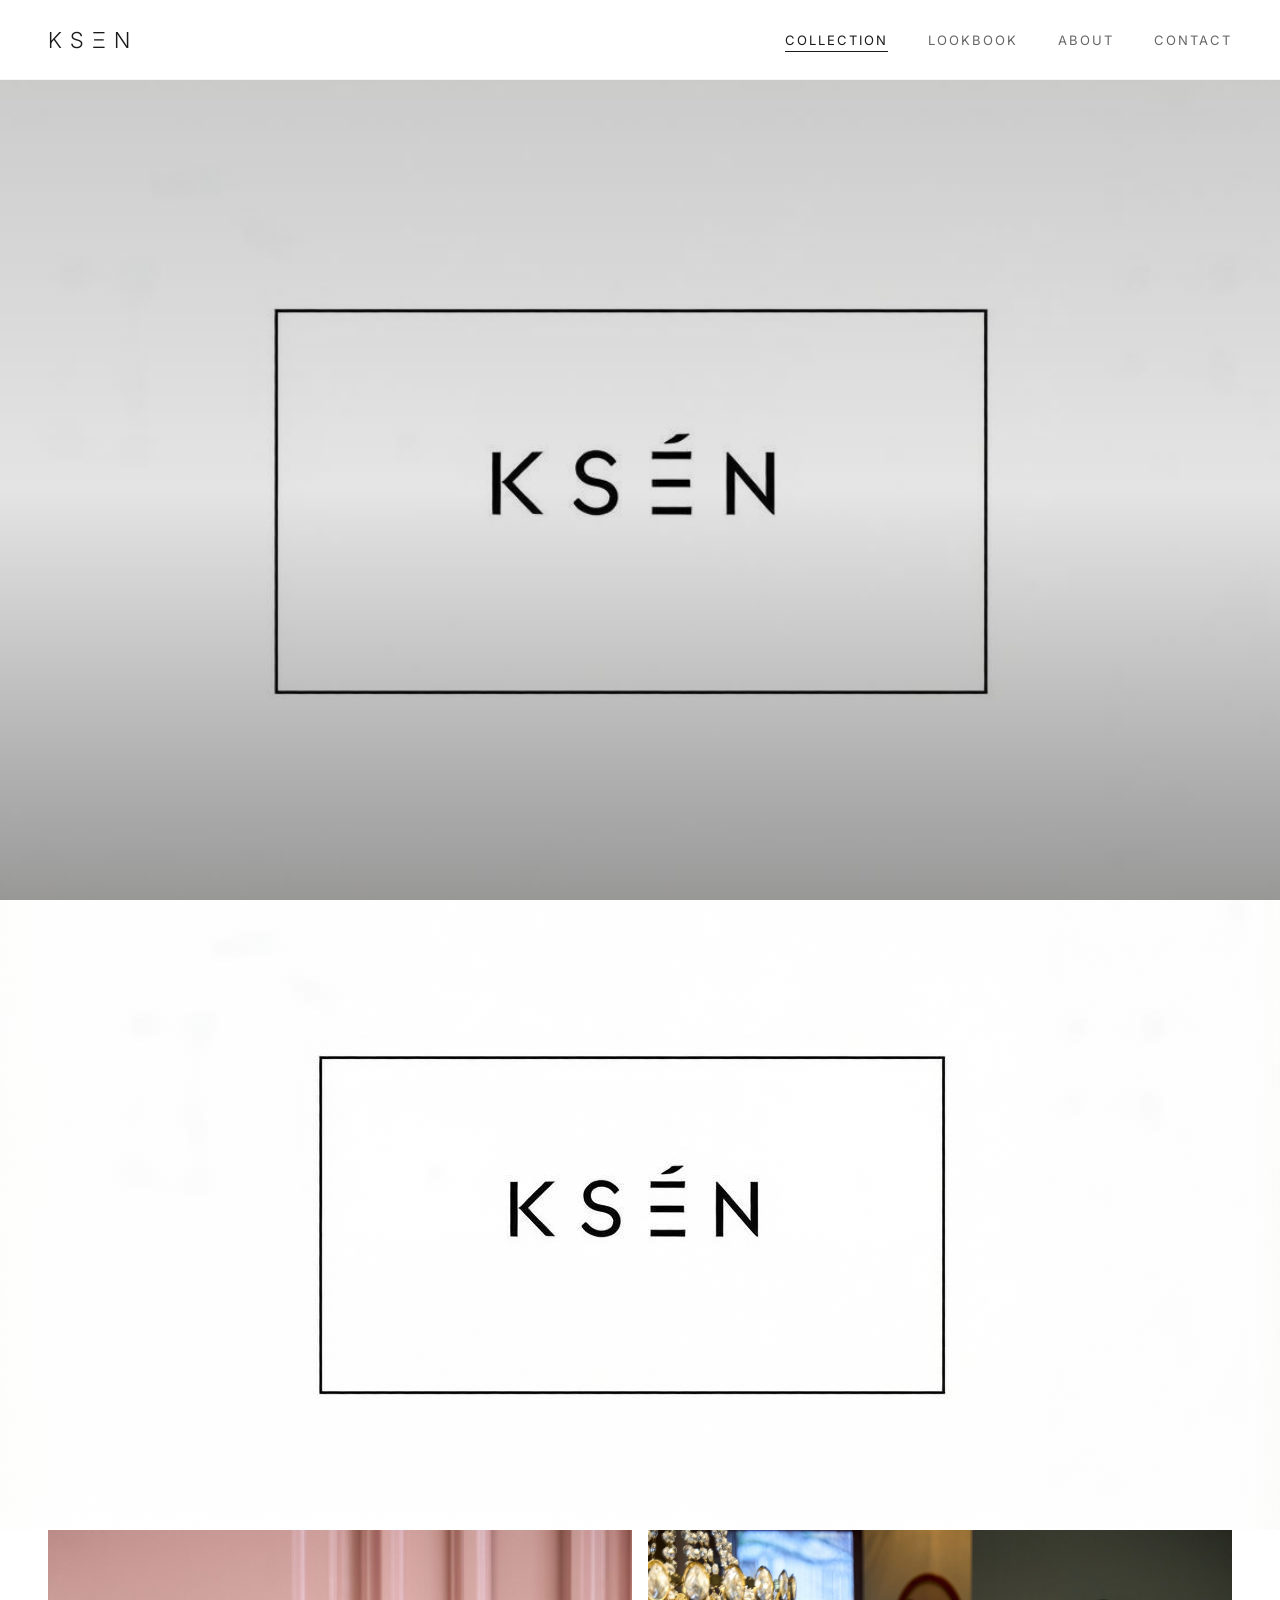
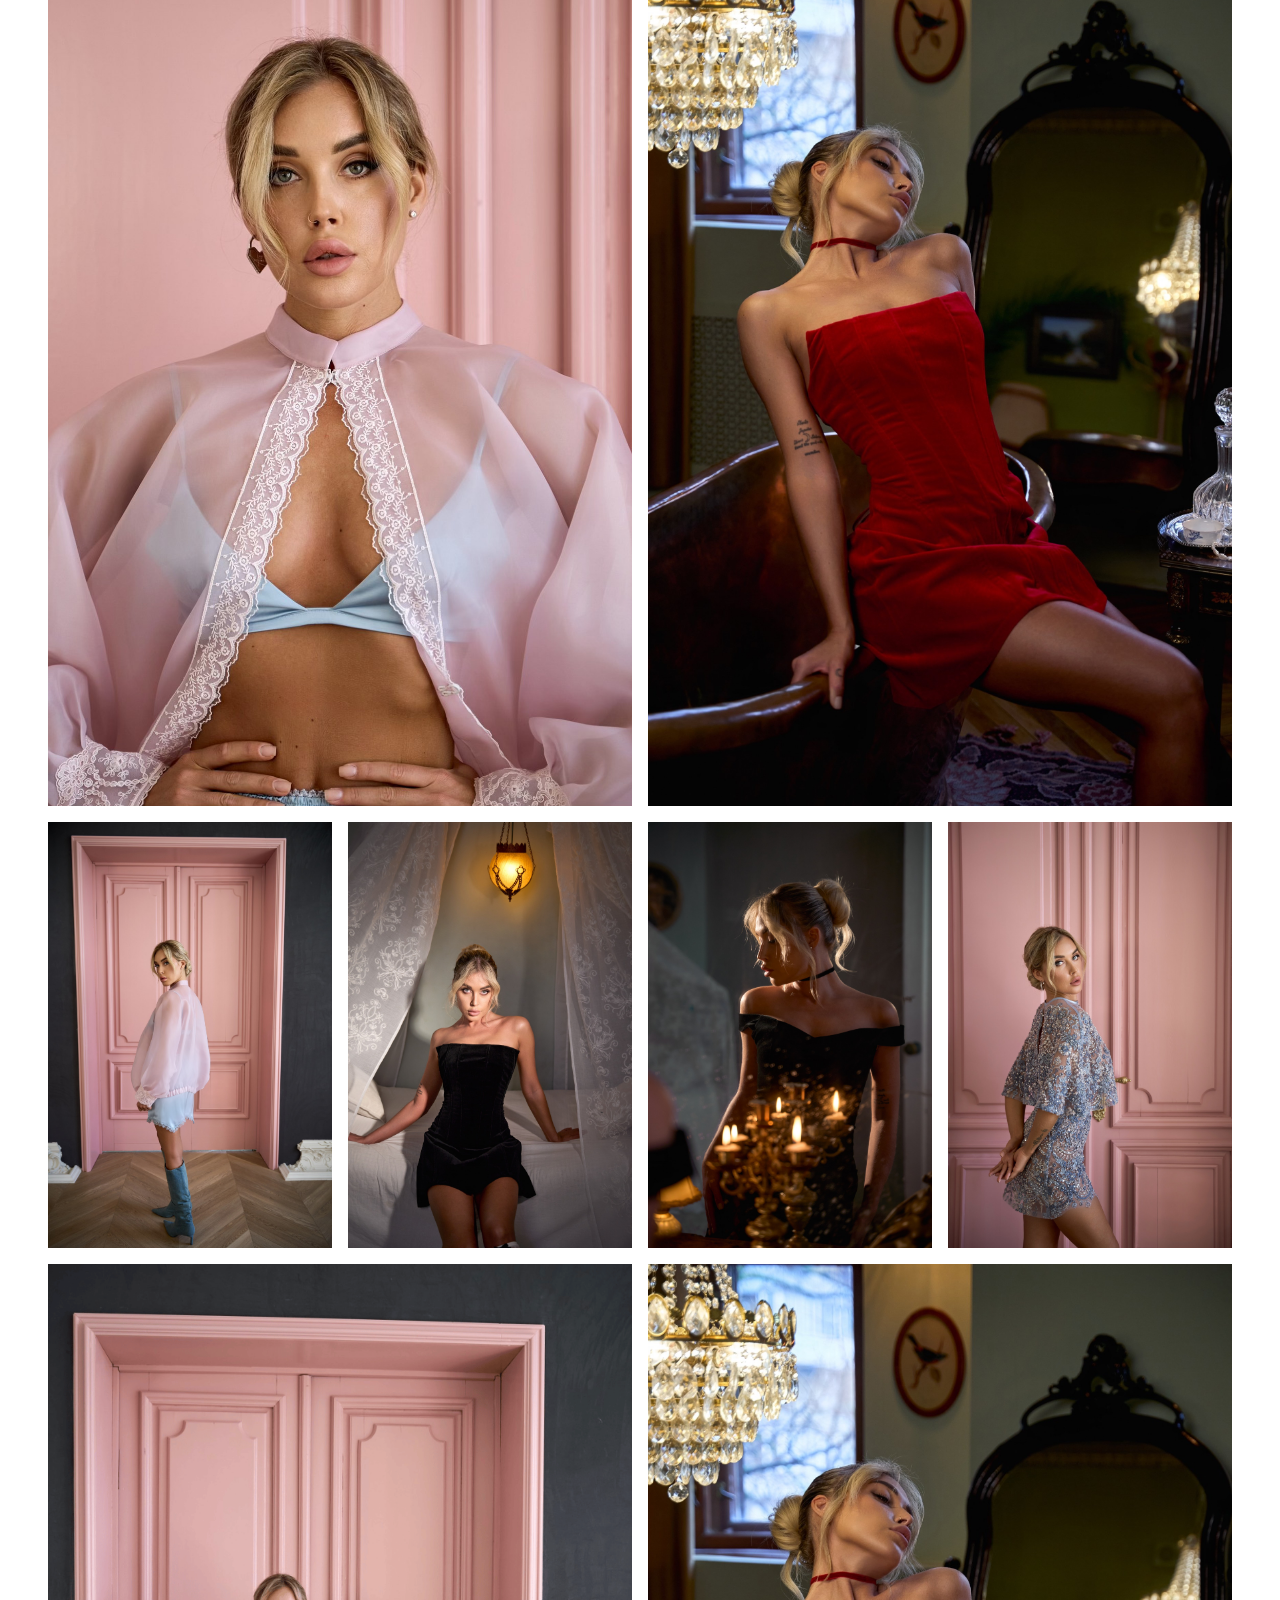
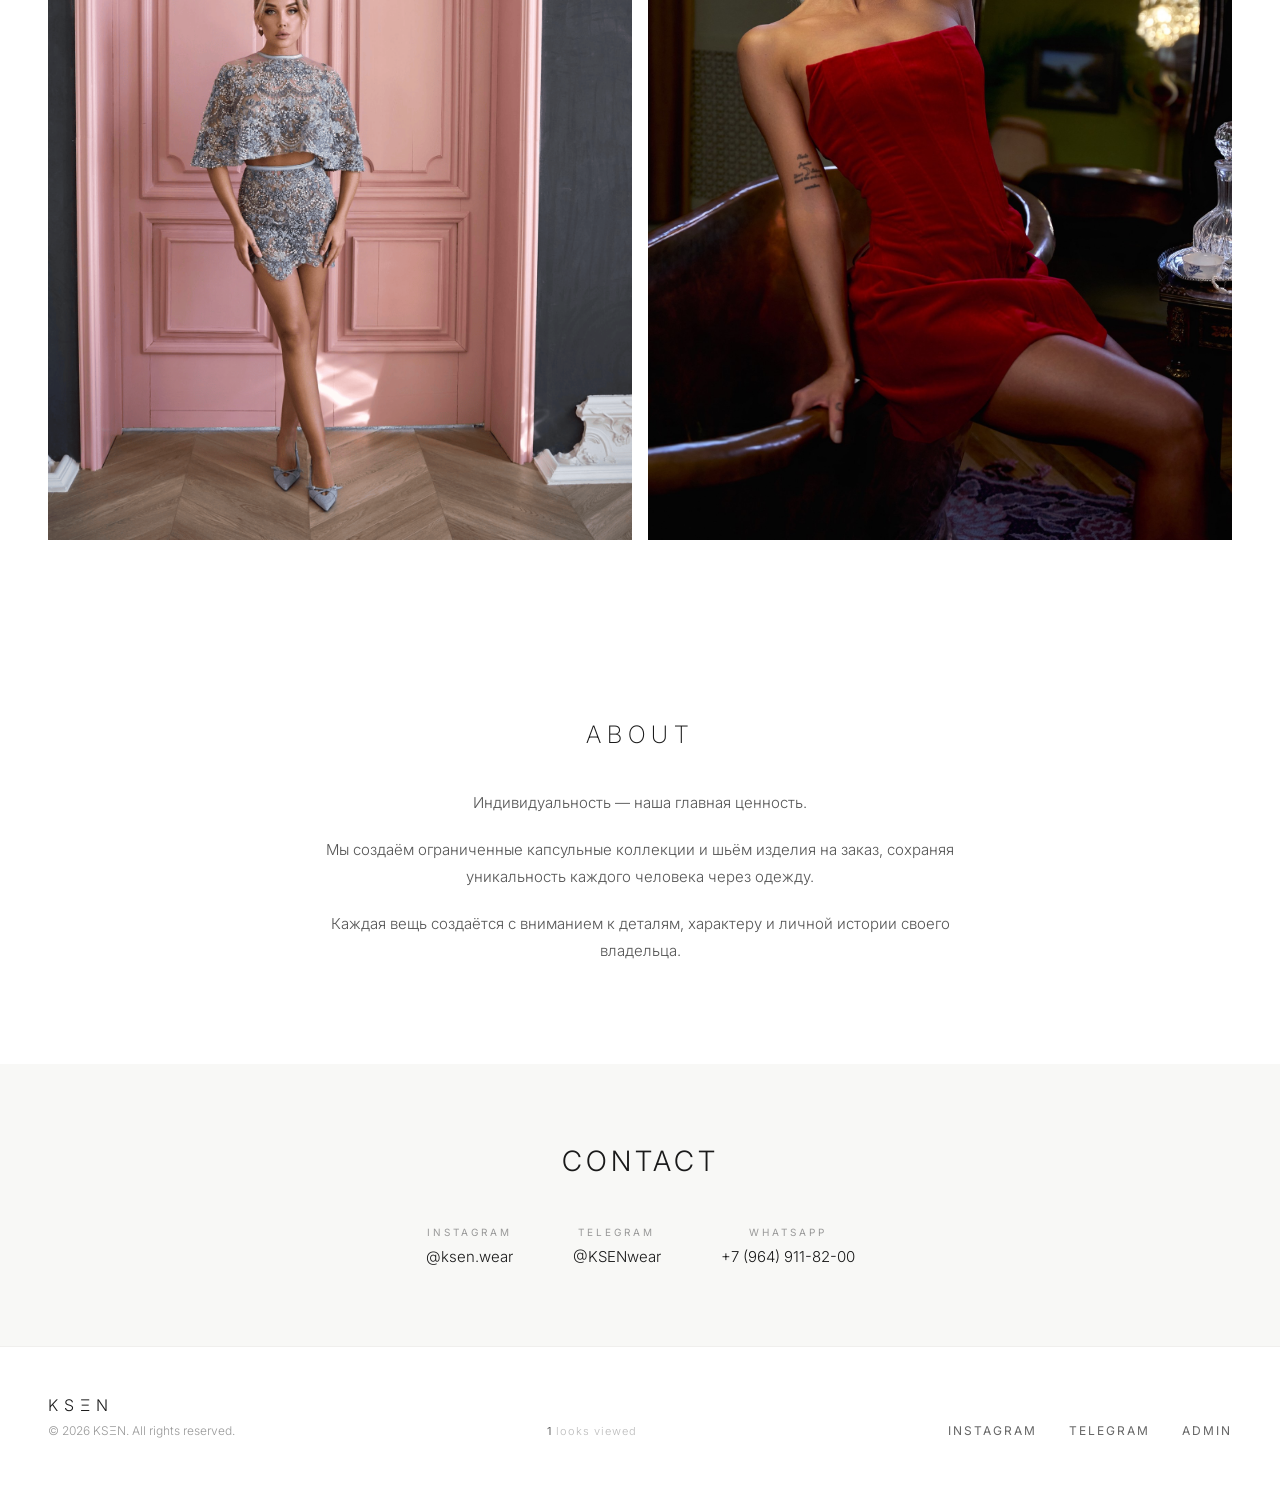
==== index.html @ e3353912 "restore video with poster + preload=none" ====
<!DOCTYPE html>
<html lang="en">
<head>
    <meta charset="UTF-8">
    <meta name="viewport" content="width=device-width, initial-scale=1.0">
    <title>KSΞN — SS26 Lookbook</title>
    <link rel="stylesheet" href="css/style.css">
</head>
<body>

    <nav>
        <div class="nav-container">
            <a href="index.html" class="logo">KS<span class="logo-xi">Ξ</span>N</a>
            <div class="nav-links">
                <a href="index.html" class="active">Collection</a>
                <a href="collection.html">Lookbook</a>
                    <a href="#about">About</a>
                <a href="#contact">Contact</a>
            </div>
            <div class="menu-toggle">
                <span></span>
                <span></span>
            </div>
        </div>
    </nav>

    <main>
        <section class="hero-full reveal">
            <div class="hero-image">
                <div class="hero-placeholder" style="background-image: url('images/hero.jpg');"></div>
            </div>
        </section>

        <section class="video-break-hero">
            <video class="full-video" autoplay muted loop playsinline preload="none" poster="images/hero.jpg">
                <source src="images/cellection2.mp4" type="video/mp4">
            </video>
        </section>

        <section class="masonry-grid">
            <a href="collection.html?id=0" class="masonry-item masonry-wide reveal">
                <img src="images/june.jpg" alt="" class="masonry-img">
            </a>
            <a href="collection.html?id=1" class="masonry-item masonry-wide reveal">
                <img src="images/gallery-3.jpg" alt="" class="masonry-img">
            </a>
            <a href="collection.html?id=2" class="masonry-item reveal">
                <img src="images/june1.jpg" alt="" class="masonry-img">
            </a>
            <a href="collection.html?id=3" class="masonry-item reveal">
                <img src="images/July.jpg" alt="" class="masonry-img">
            </a>
            <a href="collection.html?id=4" class="masonry-item reveal">
                <img src="images/July (2).jpg" alt="" class="masonry-img">
            </a>
            <a href="collection.html?id=0" class="masonry-item reveal">
                <img src="images/june3.jpg" alt="" class="masonry-img">
            </a>
            <a href="collection.html?id=1" class="masonry-item masonry-wide reveal">
                <img src="images/june.png" alt="" class="masonry-img">
            </a>
            <a href="collection.html?id=2" class="masonry-item masonry-wide reveal">
                <img src="images/gallery-3.jpg" alt="" class="masonry-img">
            </a>
        </section>
    </main>

    <section class="brand-section" id="about">
        <div class="brand-inner">
            <h2>About</h2>
            <div class="brand-text">
                <p>Индивидуальность — наша главная ценность.</p>
                <p>Мы создаём ограниченные капсульные коллекции и шьём изделия на заказ, сохраняя уникальность каждого человека через одежду.</p>
                <p>Каждая вещь создаётся с вниманием к деталям, характеру и личной истории своего владельца.</p>
            </div>
        </div>
    </section>

    <section class="contact-section" id="contact">
        <div class="contact-inner">
            <h2>Contact</h2>
            <div class="contact-grid">
                <div class="contact-item">
                    <h4>Instagram</h4>
                    <a href="https://www.instagram.com/ksen.wear" target="_blank">@ksen.wear</a>
                </div>
                <div class="contact-item">
                    <h4>Telegram</h4>
                    <a href="https://t.me/KSENwear" target="_blank">@KSENwear</a>
                </div>
                <div class="contact-item">
                    <h4>WhatsApp</h4>
                    <a href="https://wa.me/79649118200" target="_blank">+7 (964) 911-82-00</a>
                </div>
            </div>
        </div>
    </section>

    <footer>
        <div class="footer-container">
            <div class="footer-brand">
                <h3>KSΞN</h3>
                <p>&copy; 2026 KSΞN. All rights reserved.</p>
            </div>
            <div class="footer-counter">
                <span id="visit-counter">0</span> looks viewed
            </div>
            <div class="footer-links">
                <a href="https://www.instagram.com/ksen.wear" target="_blank">Instagram</a>
                <a href="https://t.me/KSENwear" target="_blank">Telegram</a>
                <a href="admin.html">Admin</a>
            </div>
        </div>
    </footer>

    <script src="js/script.js"></script>
</body>
</html>
---- css/style.css ----
@import url('https://fonts.googleapis.com/css2?family=Inter:wght@200;300;400;500;600&display=swap');

* {
    margin: 0;
    padding: 0;
    box-sizing: border-box;
}

html {
    scroll-behavior: smooth;
}

body {
    font-family: 'Inter', -apple-system, BlinkMacSystemFont, sans-serif;
    background: #ffffff;
    color: #1a1a1a;
    -webkit-font-smoothing: antialiased;
    overflow-x: hidden;
}

::selection {
    background: #1a1a1a;
    color: #ffffff;
}

/* ── Nav ── */
nav {
    position: fixed;
    top: 0;
    left: 0;
    right: 0;
    z-index: 100;
    padding: 0 48px;
    height: 80px;
    display: flex;
    align-items: center;
    background: rgba(255,255,255,0.95);
    backdrop-filter: blur(20px);
    border-bottom: 1px solid rgba(0,0,0,0.04);
    transition: background 0.4s, border-color 0.4s;
}

nav.scrolled {
    background: rgba(255,255,255,0.98);
    border-bottom-color: rgba(0,0,0,0.08);
}

.nav-container {
    width: 100%;
    max-width: 1440px;
    margin: 0 auto;
    display: flex;
    justify-content: space-between;
    align-items: center;
}

.logo {
    font-size: 22px;
    font-weight: 300;
    letter-spacing: 8px;
    text-transform: uppercase;
    text-decoration: none;
    color: #1a1a1a;
}

.logo-xi {
    display: inline-block;
}

.nav-links {
    display: flex;
    gap: 40px;
}

.nav-links a {
    text-decoration: none;
    color: #666;
    font-size: 13px;
    font-weight: 400;
    letter-spacing: 2px;
    text-transform: uppercase;
    transition: color 0.3s;
    position: relative;
}

.nav-links a::after {
    content: '';
    position: absolute;
    bottom: -4px;
    left: 0;
    width: 0;
    height: 1px;
    background: #1a1a1a;
    transition: width 0.3s;
}

.nav-links a:hover::after,
.nav-links a.active::after {
    width: 100%;
}

.nav-links a:hover,
.nav-links a.active {
    color: #1a1a1a;
}

.menu-toggle {
    display: none;
    flex-direction: column;
    gap: 6px;
    cursor: pointer;
}

.menu-toggle span {
    width: 24px;
    height: 1px;
    background: #1a1a1a;
    transition: 0.3s;
}

/* ── Hero ── */
.hero-full {
    margin-top: 80px;
    height: calc(100vh - 80px);
    overflow: hidden;
}

.hero-image {
    position: relative;
    width: 100%;
    height: 100%;
}

.hero-placeholder {
    width: 100%;
    height: 100%;
    background-size: cover;
    background-position: center;
    background-repeat: no-repeat;
    transition: transform 0.6s ease;
}

.hero-image::after {
    content: '';
    position: absolute;
    top: 0; left: 0; right: 0; bottom: 0;
    background: linear-gradient(to top, rgba(0,0,0,0.4) 0%, rgba(0,0,0,0.1) 50%, rgba(0,0,0,0.2) 100%);
    z-index: 1;
}

.hero-overlay {
    position: absolute;
    bottom: 80px;
    left: 80px;
    z-index: 2;
}

.hero-overlay {
    position: absolute;
    bottom: 80px;
    left: 80px;
}

.hero-season {
    font-size: 11px;
    color: rgba(255,255,255,0.5);
    letter-spacing: 4px;
    text-transform: uppercase;
    display: block;
    margin-bottom: 8px;
}

.hero-overlay h1 {
    font-size: 96px;
    font-weight: 200;
    letter-spacing: 20px;
    text-transform: uppercase;
    color: #ffffff;
    line-height: 1;
    margin-bottom: 12px;
}

.hero-overlay p {
    font-size: 14px;
    color: rgba(255,255,255,0.7);
    letter-spacing: 2px;
    font-weight: 300;
    margin-bottom: 32px;
    max-width: 400px;
    line-height: 1.6;
}

.btn-hero {
    display: inline-block;
    padding: 14px 40px;
    border: 1px solid rgba(255,255,255,0.6);
    color: #ffffff;
    font-family: 'Inter', sans-serif;
    font-size: 11px;
    font-weight: 400;
    letter-spacing: 3px;
    text-transform: uppercase;
    text-decoration: none;
    transition: all 0.4s;
}

.btn-hero:hover {
    background: #ffffff;
    color: #1a1a1a;
    border-color: #ffffff;
}

/* ── Masonry Grid ── */
.masonry-grid {
    padding: 0 48px 80px;
    max-width: 1440px;
    margin: 0 auto;
    display: grid;
    grid-template-columns: repeat(4, 1fr);
    gap: 16px;
}

.masonry-item {
    position: relative;
    display: block;
    text-decoration: none;
    color: inherit;
    overflow: hidden;
    grid-row: span 1;
}

.masonry-tall {
    grid-row: span 2;
}

.masonry-wide {
    grid-column: span 2;
}

.masonry-img {
    width: 100%;
    height: 100%;
    min-height: 400px;
    object-fit: cover;
    display: block;
    transition: transform 0.8s ease;
}

.masonry-tall .masonry-img {
    min-height: 600px;
}

.masonry-item:hover .masonry-img {
    transform: scale(1.04);
}

.masonry-overlay {
    position: absolute;
    bottom: 28px;
    left: 28px;
    opacity: 0;
    transform: translateY(10px);
    transition: all 0.4s ease;
}

.masonry-item:hover .masonry-overlay {
    opacity: 1;
    transform: translateY(0);
}

.masonry-season {
    font-size: 10px;
    color: rgba(255,255,255,0.6);
    letter-spacing: 3px;
    text-transform: uppercase;
    display: block;
    margin-bottom: 4px;
}

.masonry-overlay h3 {
    font-size: 16px;
    font-weight: 300;
    letter-spacing: 1px;
    color: #ffffff;
}

/* ── Reveal Animation ── */
.reveal {
    opacity: 0;
    transform: translateY(40px);
    transition: opacity 0.8s ease, transform 0.8s ease;
}

.reveal.visible {
    opacity: 1;
    transform: translateY(0);
}

/* ── Collection Page ── */
.collection-page nav {
    background: rgba(0,0,0,0.85);
    backdrop-filter: blur(20px);
    border-bottom: 1px solid rgba(255,255,255,0.06);
}

.collection-page .logo {
    color: #ffffff;
}

.collection-page .nav-links a {
    color: rgba(255,255,255,0.6);
}

.collection-page .nav-links a::after {
    background: #ffffff;
}

.collection-page .nav-links a:hover,
.collection-page .nav-links a.active {
    color: #ffffff;
}

.collection-page .menu-toggle span {
    background: #ffffff;
}

.video-hero {
    margin-top: 80px;
}

.video-placeholder {
    position: relative;
    width: 100%;
    height: 85vh;
    overflow: hidden;
}

.full-video {
    width: 100%;
    height: 100%;
    object-fit: cover;
    display: block;
}

.video-overlay {
    position: absolute;
    bottom: 48px;
    left: 50%;
    transform: translateX(-50%);
    z-index: 2;
}

.play-hint {
    font-size: 11px;
    color: rgba(255,255,255,0.5);
    letter-spacing: 3px;
    text-transform: uppercase;
    animation: bounce 2s infinite;
}

@keyframes bounce {
    0%, 100% { transform: translateY(0); opacity: 0.5; }
    50% { transform: translateY(8px); opacity: 1; }
}

.collection-right-title {
    font-size: 32px;
    font-weight: 300;
    letter-spacing: 6px;
    text-transform: uppercase;
    color: #1a1a1a;
    text-align: left;
    padding: 12px 48px 8px;
    margin: 0;
    pointer-events: none;
    user-select: none;
    line-height: 1;
}

/* ── Horizontal Gallery ── */
.gallery-section {
    position: relative;
}

.horizontal-gallery {
    padding: 0 48px 80px;
    overflow-x: auto;
    -webkit-overflow-scrolling: touch;
    scroll-behavior: auto;
}

.gallery-arrow {
    position: absolute;
    top: 50%;
    transform: translateY(-50%);
    z-index: 5;
    background: rgba(255,255,255,0.9);
    border: 1px solid #f0efed;
    width: 44px;
    height: 44px;
    display: flex;
    align-items: center;
    justify-content: center;
    font-size: 18px;
    cursor: pointer;
    color: #1a1a1a;
    transition: all 0.3s;
    user-select: none;
}

.gallery-arrow:hover {
    background: #1a1a1a;
    color: #fff;
    border-color: #1a1a1a;
}

.gallery-arrow-left {
    left: 8px;
}

.gallery-arrow-right {
    right: 8px;
}

.horizontal-gallery::-webkit-scrollbar {
    display: none;
}

.gallery-track {
    display: flex;
    gap: 16px;
    cursor: grab;
}

.gallery-item {
    flex-shrink: 0;
}

.gallery-img {
    cursor: pointer;
    object-fit: cover;
    display: block;
    transition: opacity 0.3s;
}

.gallery-img:hover {
    opacity: 0.85;
}

/* ── Collection Navigation ── */
.collection-nav {
    display: flex;
    justify-content: center;
    gap: 6px;
    padding: 32px 24px 24px;
    flex-wrap: wrap;
}

.collection-nav a {
    display: inline-block;
    padding: 8px 20px;
    font-size: 10px;
    letter-spacing: 3px;
    text-transform: uppercase;
    text-decoration: none;
    color: #bbb;
    border: 1px solid #eee;
    transition: all 0.3s;
    background: #fff;
}

.collection-nav a:hover {
    color: #1a1a1a;
    border-color: #1a1a1a;
}

.collection-nav a.active {
    color: #1a1a1a;
    border-color: #1a1a1a;
    background: #f5f5f3;
}

.video-break-hero {
    width: 100%;
    height: 70vh;
    overflow: hidden;
}

.video-break-hero video {
    width: 100%;
    height: 100%;
    object-fit: cover;
    display: block;
}

.video-break {
    width: 100%;
    height: 80vh;
    overflow: hidden;
}

.video-break video {
    width: 100%;
    height: 100%;
    object-fit: cover;
    display: block;
}

/* ── Fullscreen Viewer ── */
.fullscreen-viewer {
    display: none;
    position: fixed;
    top: 0;
    left: 0;
    right: 0;
    bottom: 0;
    z-index: 1000;
    background: rgba(0,0,0,0.95);
    backdrop-filter: blur(10px);
    align-items: center;
    justify-content: center;
}

.fullscreen-viewer.active {
    display: flex;
}

.viewer-image-container {
    width: 100%;
    height: 100%;
    display: flex;
    align-items: center;
    justify-content: center;
    padding: 80px;
}

.viewer-image {
    max-width: 100%;
    max-height: 100%;
    object-fit: contain;
    opacity: 0;
    transition: opacity 0.4s;
}

.viewer-image.loaded {
    opacity: 1;
}

.viewer-close {
    position: absolute;
    top: 24px;
    right: 32px;
    background: none;
    border: none;
    color: rgba(255,255,255,0.6);
    font-size: 36px;
    cursor: pointer;
    z-index: 10;
    transition: color 0.3s;
    font-family: 'Inter', sans-serif;
}

.viewer-close:hover {
    color: #ffffff;
}

.viewer-nav {
    position: absolute;
    top: 50%;
    transform: translateY(-50%);
    background: none;
    border: none;
    color: rgba(255,255,255,0.4);
    font-size: 32px;
    cursor: pointer;
    padding: 24px;
    z-index: 10;
    transition: color 0.3s;
    font-family: 'Inter', sans-serif;
}

.viewer-nav:hover {
    color: #ffffff;
}

.viewer-prev {
    left: 16px;
}

.viewer-next {
    right: 16px;
}

.viewer-counter {
    position: absolute;
    bottom: 32px;
    left: 50%;
    transform: translateX(-50%);
    color: rgba(255,255,255,0.4);
    font-size: 12px;
    letter-spacing: 3px;
    font-weight: 300;
}

/* ── Brand / About Section ── */
.brand-section {
    padding: 100px 48px;
    background: #ffffff;
}

.brand-inner {
    max-width: 640px;
    margin: 0 auto;
    text-align: center;
}

.brand-inner h2 {
    font-size: 24px;
    font-weight: 200;
    letter-spacing: 6px;
    text-transform: uppercase;
    margin-bottom: 40px;
    color: #1a1a1a;
}

.brand-text p {
    font-size: 15px;
    font-weight: 300;
    line-height: 1.8;
    color: #555;
    margin-bottom: 20px;
}

.brand-text p:last-child {
    margin-bottom: 0;
}

/* ── Contact Section ── */
.contact-section {
    padding: 80px 48px;
    background: #f8f8f6;
}

.contact-inner {
    max-width: 600px;
    margin: 0 auto;
    text-align: center;
}

.contact-inner h2 {
    font-size: 28px;
    font-weight: 300;
    letter-spacing: 4px;
    text-transform: uppercase;
    margin-bottom: 48px;
    color: #1a1a1a;
}

.contact-grid {
    display: flex;
    justify-content: center;
    gap: 60px;
    flex-wrap: wrap;
}

.contact-item h4 {
    font-size: 10px;
    letter-spacing: 3px;
    text-transform: uppercase;
    color: #999;
    font-weight: 400;
    margin-bottom: 8px;
}

.contact-item a,
.contact-item p {
    font-size: 15px;
    color: #1a1a1a;
    font-weight: 300;
    text-decoration: none;
    transition: opacity 0.2s;
}

.contact-item a:hover {
    opacity: 0.6;
}

/* ── Footer ── */
footer {
    padding: 48px;
    border-top: 1px solid #f0efed;
}

.footer-container {
    max-width: 1440px;
    margin: 0 auto;
    display: flex;
    justify-content: space-between;
    align-items: flex-end;
}

.footer-brand h3 {
    font-size: 16px;
    font-weight: 300;
    letter-spacing: 6px;
    text-transform: uppercase;
    margin-bottom: 8px;
}

.footer-brand p {
    font-size: 12px;
    color: #999;
    font-weight: 300;
}

.footer-counter {
    font-size: 11px;
    color: #bbb;
    letter-spacing: 1px;
    font-weight: 300;
}

.footer-counter span {
    color: #666;
    font-weight: 400;
}

.footer-links {
    display: flex;
    gap: 32px;
}

.footer-links a {
    text-decoration: none;
    color: #666;
    font-size: 12px;
    letter-spacing: 2px;
    text-transform: uppercase;
    font-weight: 400;
    transition: color 0.3s;
}



/* ── Responsive ── */
@media (max-width: 768px) {
    nav {
        padding: 0 24px;
    }

    .nav-links {
        display: none;
    }

    .nav-links.active {
        display: flex;
        flex-direction: column;
        position: absolute;
        top: 80px;
        left: 0;
        right: 0;
        background: #ffffff;
        padding: 24px 48px;
        gap: 20px;
        border-bottom: 1px solid #f0efed;
    }

    .menu-toggle {
        display: flex;
    }

    .hero-full {
        height: 70vh;
    }

    .hero-overlay {
        bottom: 40px;
        left: 24px;
    }

    .hero-overlay h1 {
        font-size: 48px;
        letter-spacing: 12px;
    }

    .hero-overlay p {
        font-size: 12px;
        max-width: 280px;
    }


    .masonry-grid {
        padding: 0 24px 60px;
        grid-template-columns: 1fr;
        gap: 12px;
    }

    .masonry-tall,
    .masonry-wide {
        grid-column: span 1;
        grid-row: span 1;
    }

    .masonry-img {
        min-height: 300px;
    }

    .masonry-tall .masonry-img {
        min-height: 350px;
    }

    .collection-page nav {
        background: rgba(0,0,0,0.9);
    }

    .collection-page .nav-links.active {
        background: #1a1a1a;
    }

    .collection-page .nav-links.active a {
        color: rgba(255,255,255,0.8);
    }

    .collection-right-title {
        font-size: 24px;
        letter-spacing: 5px;
        padding: 8px 24px 6px;
    }

    .gallery-section .horizontal-gallery {
        padding: 0 24px 60px;
    }

    .gallery-arrow {
        display: none;
    }

    .collection-nav {
        padding: 24px 12px 16px;
        gap: 4px;
    }

    .collection-nav a {
        padding: 6px 14px;
        font-size: 9px;
        letter-spacing: 2px;
    }

    .video-break-hero {
        height: 40vh;
    }

    .video-break {
        height: 50vh;
    }


    .brand-section {
        padding: 60px 24px;
    }

    .brand-inner h2 {
        font-size: 20px;
        letter-spacing: 4px;
    }

    .brand-text p {
        font-size: 14px;
    }

    .contact-section {
        padding: 60px 24px;
    }

    .contact-grid {
        gap: 40px;
    }

    .viewer-image-container {
        padding: 60px 24px;
    }

    .viewer-nav {
        font-size: 24px;
        padding: 16px;
    }

    .viewer-prev {
        left: 4px;
    }

    .viewer-next {
        right: 4px;
    }

    footer {
        padding: 32px 24px;
    }

    .footer-container {
        flex-direction: column;
        align-items: flex-start;
        gap: 16px;
    }

    .footer-links {
        gap: 20px;
    }
}

@media (max-width: 480px) {
    nav {
        padding: 0 16px;
        height: 60px;
    }

    .logo {
        font-size: 18px;
        letter-spacing: 5px;
    }

    .hero-full {
        margin-top: 60px;
        height: 65vh;
    }

    .hero-overlay {
        bottom: 24px;
        left: 16px;
        right: 16px;
    }

    .hero-overlay h1 {
        font-size: 36px;
        letter-spacing: 8px;
    }

    .hero-overlay p {
        font-size: 11px;
        max-width: 100%;
        margin-bottom: 20px;
    }

    .btn-hero {
        padding: 10px 28px;
        font-size: 10px;
    }

    .masonry-grid {
        padding: 0 12px 40px;
        gap: 8px;
    }

    .masonry-img {
        min-height: 240px;
    }

    .masonry-tall .masonry-img {
        min-height: 280px;
    }

    .masonry-overlay {
        bottom: 16px;
        left: 16px;
        opacity: 1;
        transform: none;
    }

    .masonry-overlay h3 {
        font-size: 14px;
    }

    .video-placeholder {
        height: 50vh;
    }

    .video-break-hero {
        height: 30vh;
    }

    .video-break {
        height: 40vh;
    }

    .collection-right-title {
        font-size: 20px;
        letter-spacing: 4px;
        padding: 20px 16px 4px;
    }

    .gallery-item .gallery-img {
        min-width: 280px !important;
        height: 420px !important;
    }

    .collection-nav {
        padding: 16px 8px 12px;
        gap: 4px;
    }

    .collection-nav a {
        padding: 5px 10px;
        font-size: 8px;
        letter-spacing: 1px;
    }

    .brand-section {
        padding: 48px 16px;
    }

    .brand-inner h2 {
        font-size: 18px;
        letter-spacing: 4px;
    }

    .brand-text p {
        font-size: 13px;
    }

    .contact-section {
        padding: 48px 16px;
    }

    .contact-inner h2 {
        font-size: 22px;
        margin-bottom: 32px;
    }

    .contact-grid {
        gap: 28px;
        flex-direction: column;
    }

    .viewer-image-container {
        padding: 40px 12px;
    }

    .viewer-close {
        top: 12px;
        right: 16px;
        font-size: 28px;
    }

    .viewer-nav {
        font-size: 28px;
        padding: 20px 12px;
    }

    .viewer-prev {
        left: 0;
    }

    .viewer-next {
        right: 0;
    }

    footer {
        padding: 24px 16px;
    }

    .footer-brand h3 {
        font-size: 14px;
    }
}
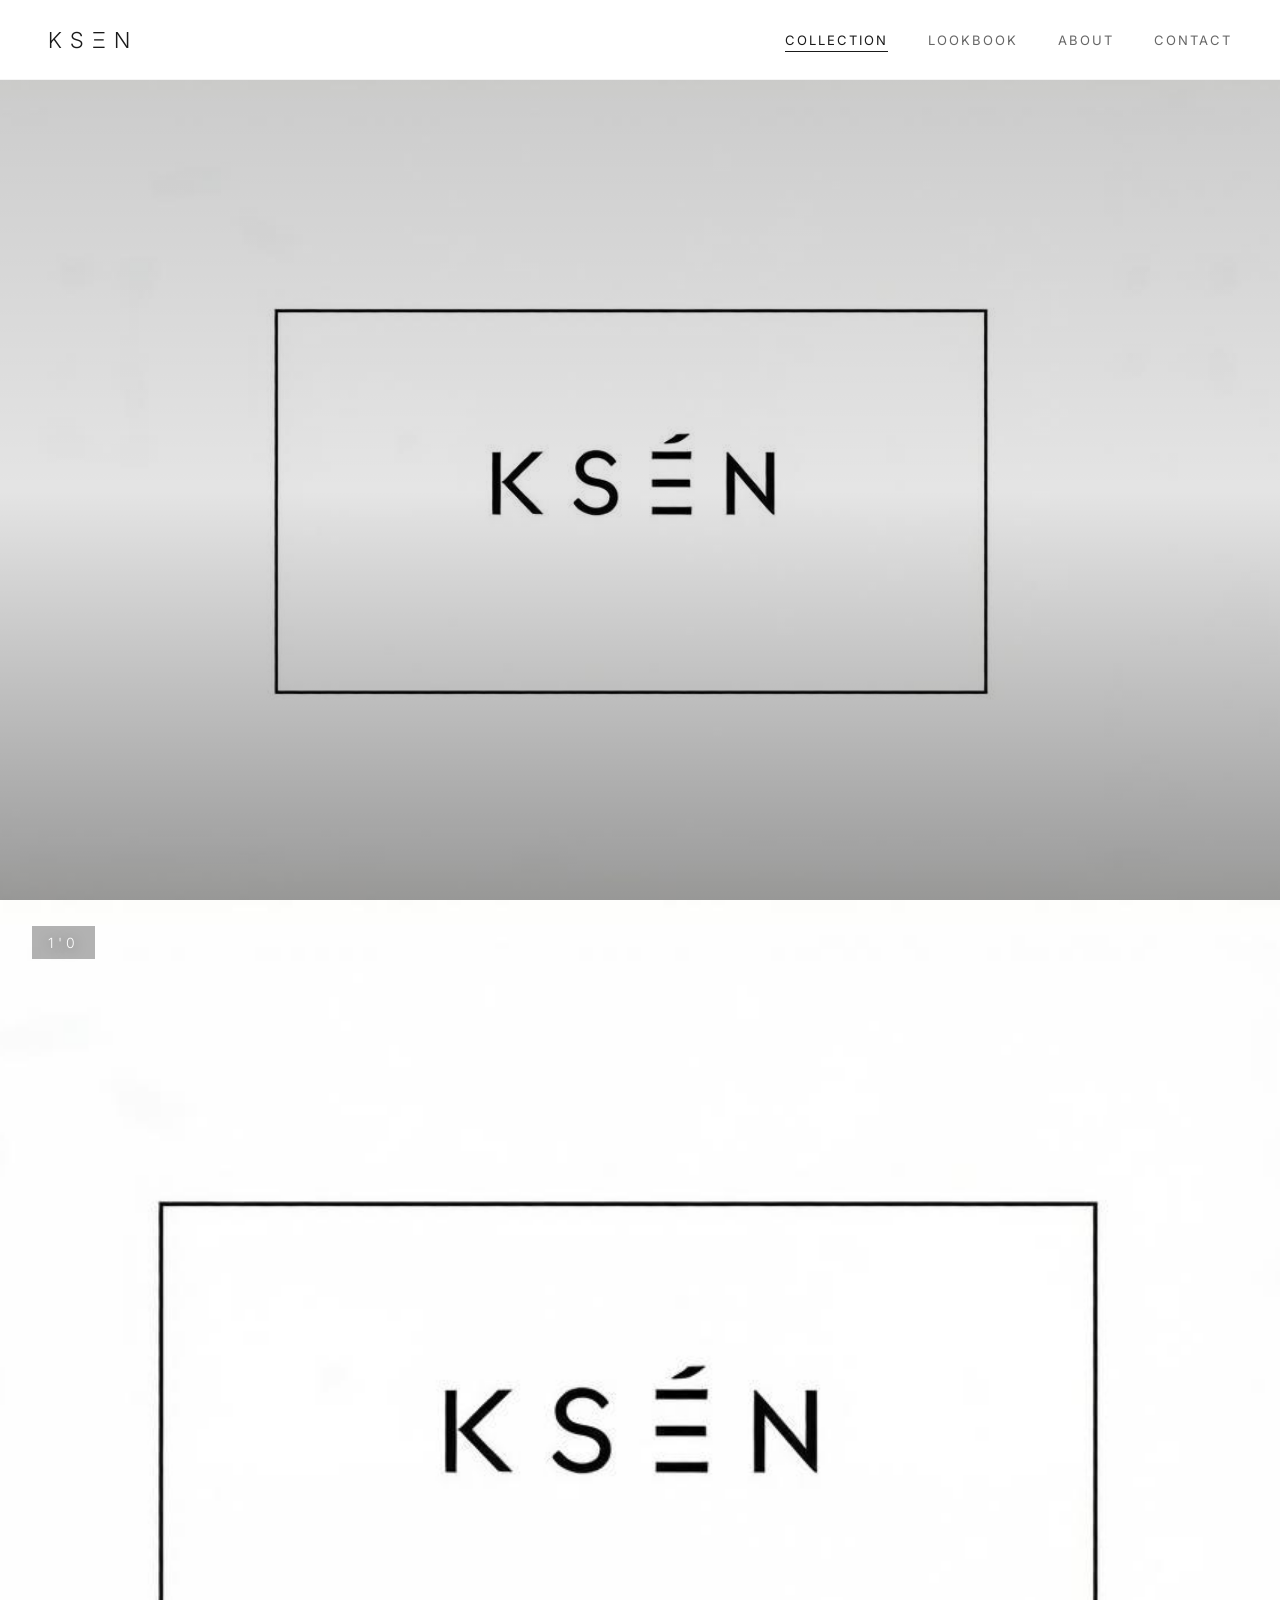
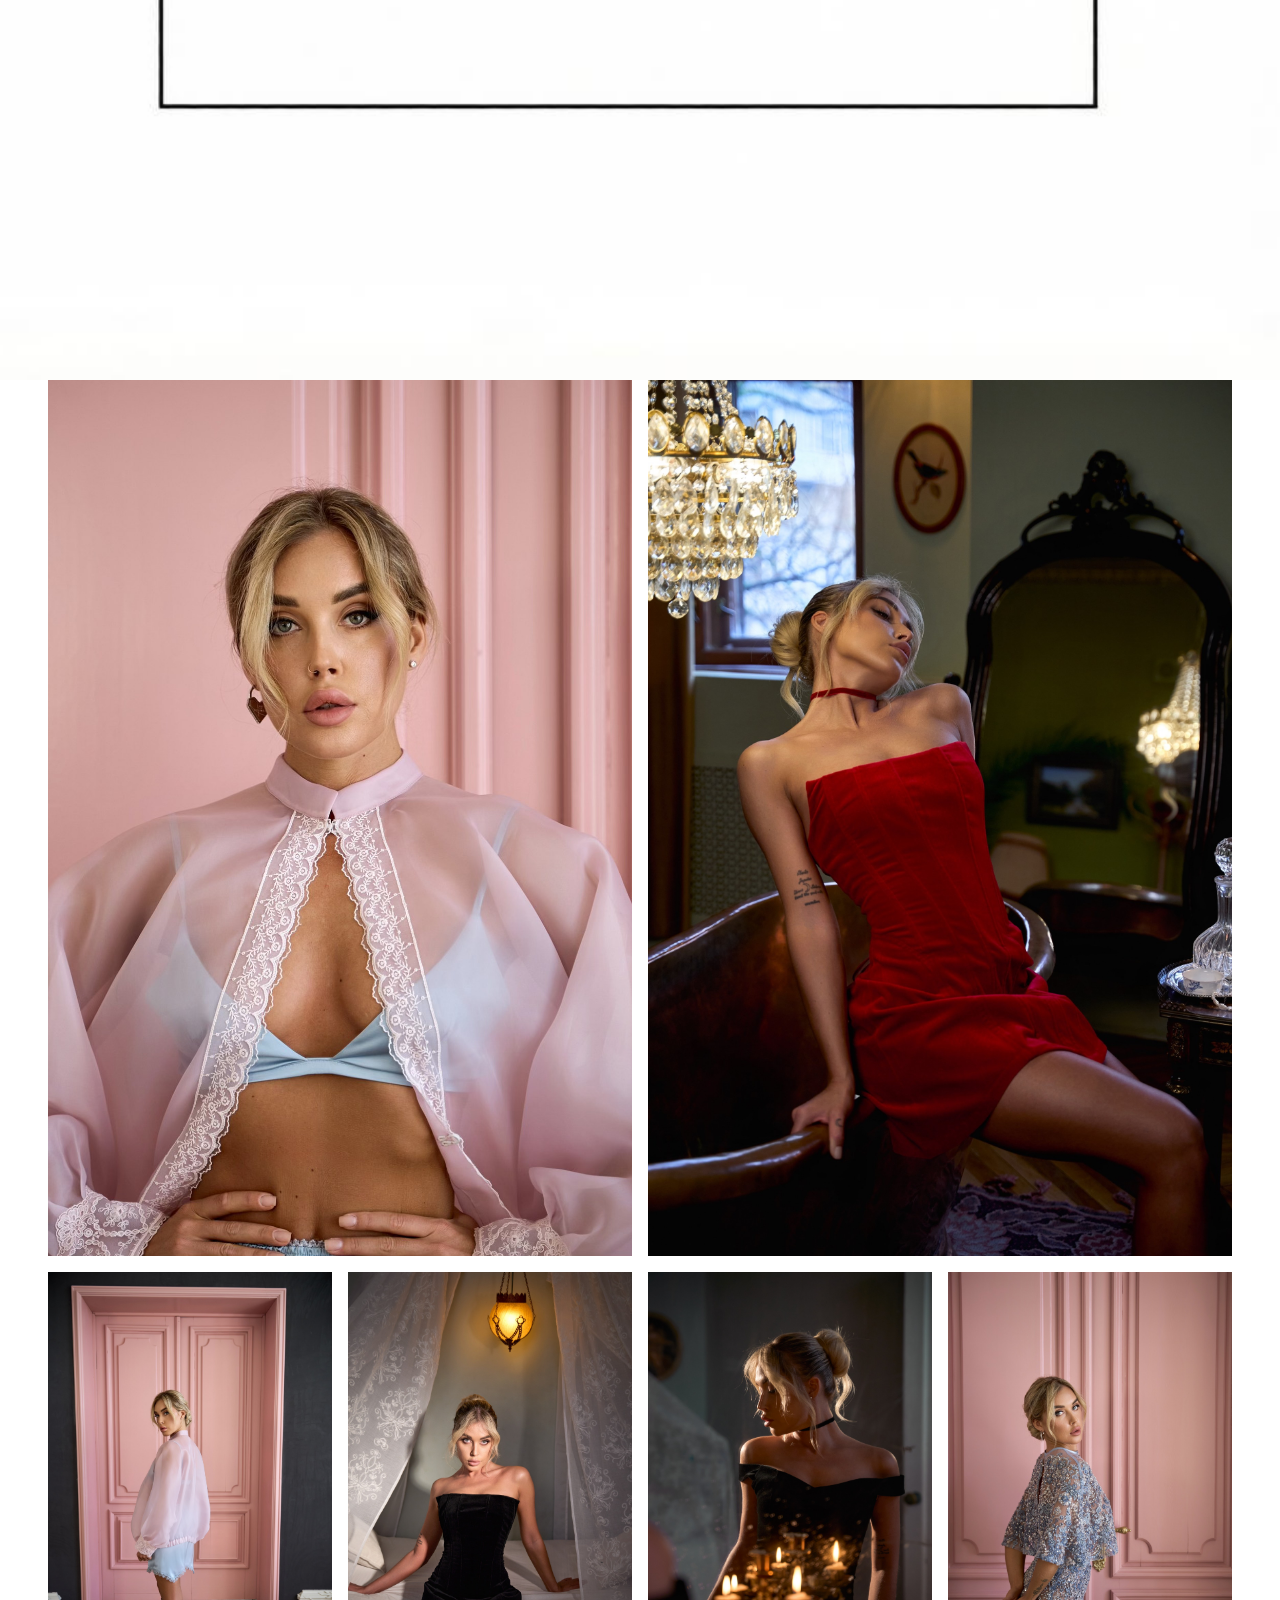
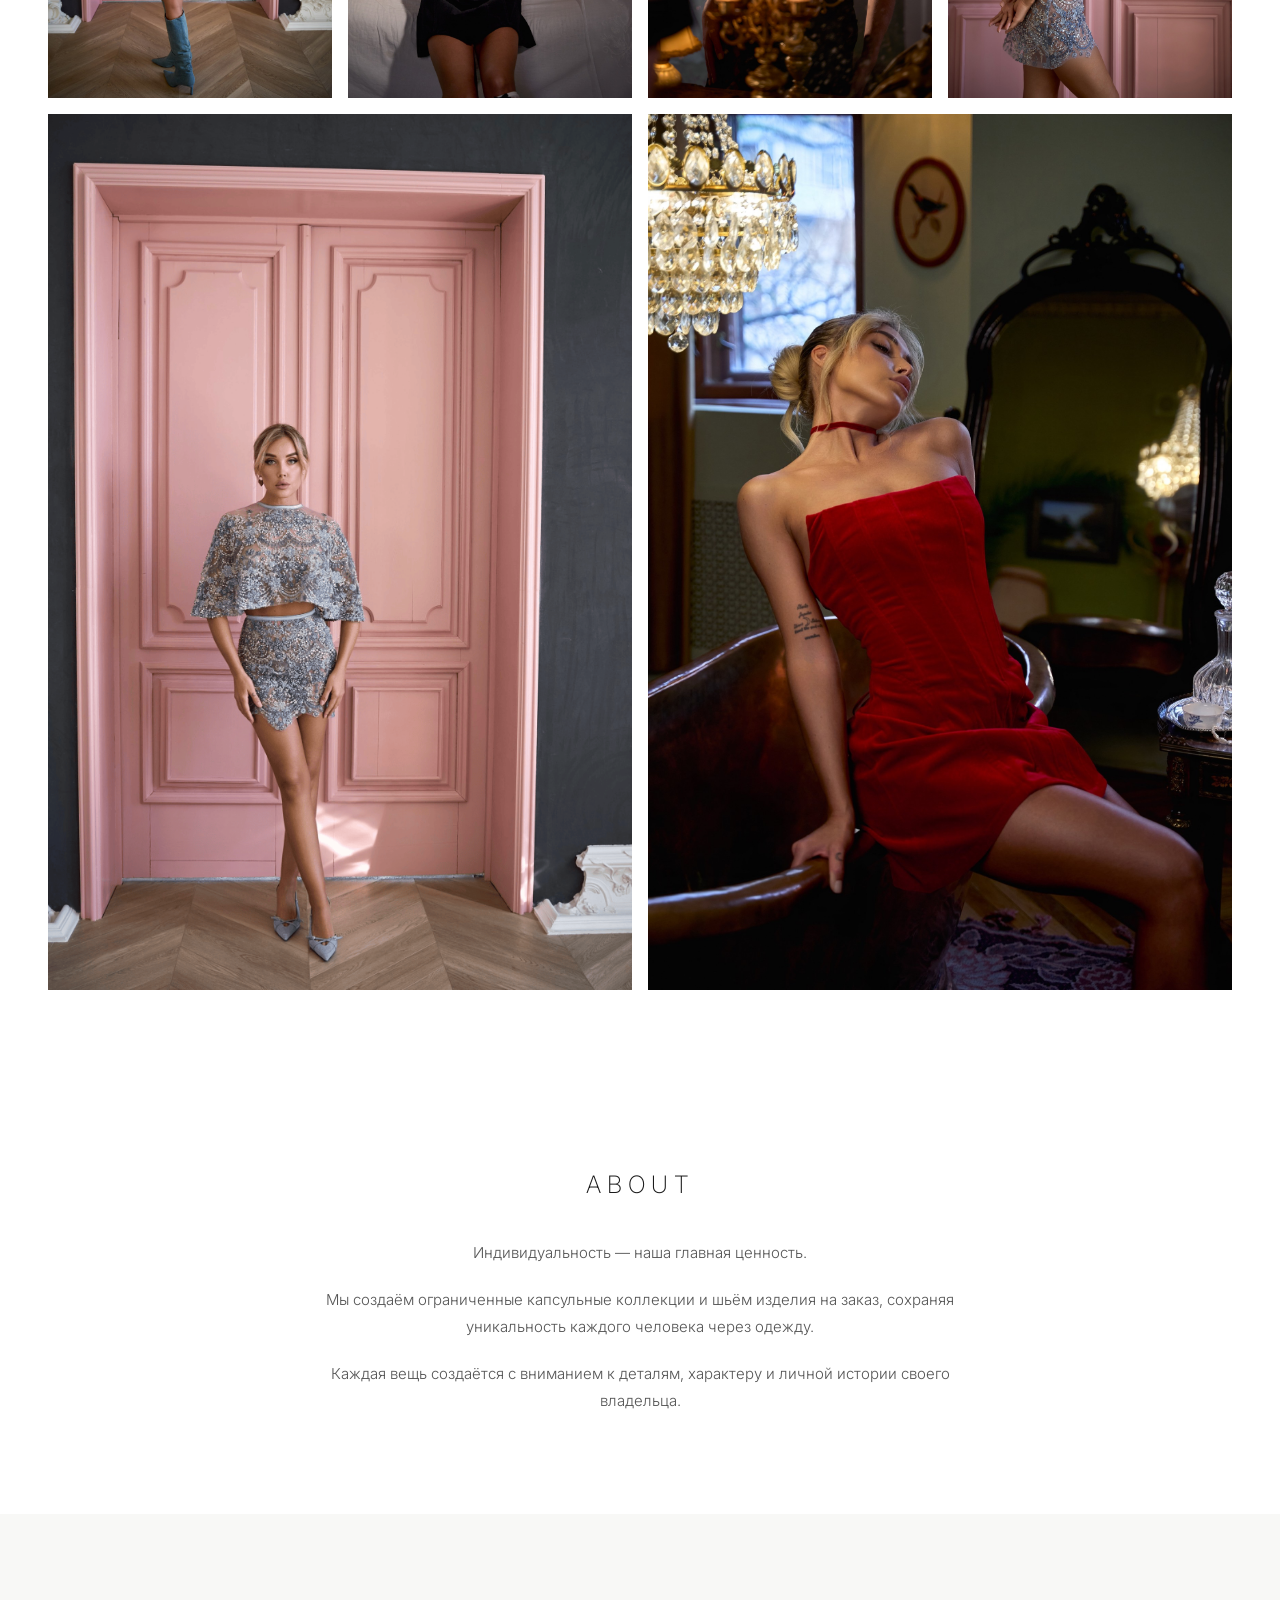
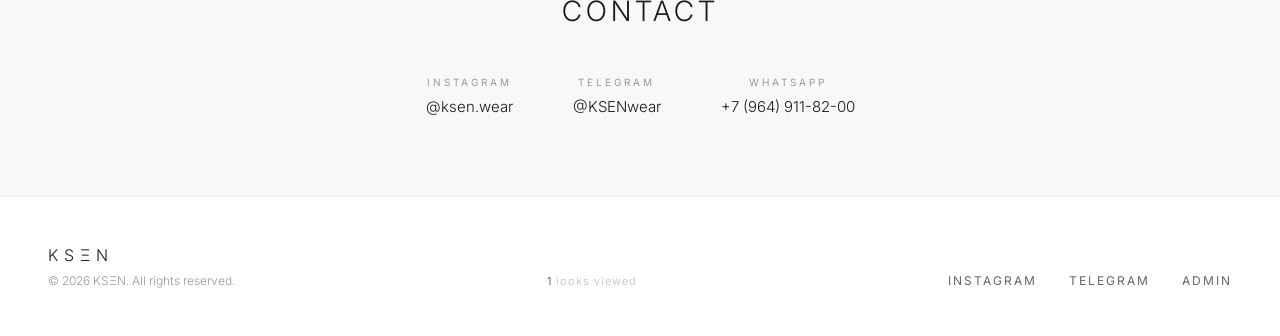
==== commit 4a0b8297: "index.html: video 120vh + 1'0 title overlay" ====
--- a/index.html
+++ b/index.html
@@ -35,6 +35,7 @@
             <video class="full-video" autoplay muted loop playsinline preload="none" poster="images/hero.jpg">
                 <source src="images/cellection2.mp4" type="video/mp4">
             </video>
+            <div class="video-hero-overlay"><span>1'0</span></div>
         </section>
 
         <section class="masonry-grid">
--- a/css/style.css
+++ b/css/style.css
@@ -344,10 +344,22 @@
 
 .video-overlay {
     position: absolute;
-    bottom: 48px;
-    left: 50%;
-    transform: translateX(-50%);
+    inset: 0;
+    display: flex;
+    flex-direction: column;
+    align-items: center;
+    justify-content: center;
     z-index: 2;
+}
+
+.collection-hero-title {
+    font-size: 48px;
+    font-weight: 200;
+    letter-spacing: 12px;
+    text-transform: uppercase;
+    color: #fff;
+    text-shadow: 0 2px 20px rgba(0,0,0,0.6);
+    margin-bottom: 30px;
 }
 
 .play-hint {
@@ -382,68 +394,44 @@
     position: relative;
 }
 
-.horizontal-gallery {
+.gallery-grid {
     padding: 0 48px 80px;
-    overflow-x: auto;
-    -webkit-overflow-scrolling: touch;
-    scroll-behavior: auto;
-}
-
-.gallery-arrow {
-    position: absolute;
-    top: 50%;
-    transform: translateY(-50%);
-    z-index: 5;
-    background: rgba(255,255,255,0.9);
-    border: 1px solid #f0efed;
-    width: 44px;
-    height: 44px;
-    display: flex;
-    align-items: center;
-    justify-content: center;
-    font-size: 18px;
-    cursor: pointer;
-    color: #1a1a1a;
-    transition: all 0.3s;
-    user-select: none;
-}
-
-.gallery-arrow:hover {
-    background: #1a1a1a;
-    color: #fff;
-    border-color: #1a1a1a;
-}
-
-.gallery-arrow-left {
-    left: 8px;
-}
-
-.gallery-arrow-right {
-    right: 8px;
-}
-
-.horizontal-gallery::-webkit-scrollbar {
-    display: none;
-}
-
-.gallery-track {
-    display: flex;
+    display: grid;
+    grid-template-columns: repeat(4, 1fr);
     gap: 16px;
-    cursor: grab;
-}
-
-.gallery-item {
-    flex-shrink: 0;
-}
-
-.gallery-img {
-    cursor: pointer;
+}
+
+.gallery-grid .gallery-item {
+    position: relative;
+    overflow: hidden;
+    grid-row: span 1;
+    grid-column: span 1;
+}
+
+.gallery-grid .gallery-item.size-wide {
+    grid-column: span 2;
+}
+
+.gallery-grid .gallery-item.size-tall {
+    grid-row: span 2;
+}
+
+.gallery-grid .gallery-item.size-big {
+    grid-column: span 2;
+    grid-row: span 2;
+}
+
+.gallery-grid .gallery-img {
+    width: 100%;
+    height: 100%;
+    min-height: 400px;
     object-fit: cover;
     display: block;
+    cursor: pointer;
     transition: opacity 0.3s;
 }
 
-.gallery-img:hover {
+.gallery-grid .gallery-img:hover {
     opacity: 0.85;
 }
 
@@ -482,8 +470,9 @@
 
 .video-break-hero {
     width: 100%;
-    height: 70vh;
+    height: 120vh;
     overflow: hidden;
+    position: relative;
 }
 
 .video-break-hero video {
@@ -491,6 +480,24 @@
     height: 100%;
     object-fit: cover;
     display: block;
+}
+
+.video-hero-overlay {
+    position: absolute;
+    top: 32px;
+    left: 32px;
+    z-index: 3;
+}
+
+.video-hero-overlay span {
+    font-size: 14px;
+    font-weight: 300;
+    letter-spacing: 4px;
+    text-transform: uppercase;
+    color: #fff;
+    text-shadow: 0 2px 12px rgba(0,0,0,0.5);
+    background: rgba(0,0,0,0.3);
+    padding: 8px 16px;
 }
 
 .video-break {
@@ -827,12 +834,21 @@
         padding: 8px 24px 6px;
     }
 
-    .gallery-section .horizontal-gallery {
+    .gallery-grid {
         padding: 0 24px 60px;
-    }
-
-    .gallery-arrow {
-        display: none;
+        grid-template-columns: 1fr;
+        gap: 12px;
+    }
+
+    .gallery-grid .gallery-item.size-wide,
+    .gallery-grid .gallery-item.size-tall,
+    .gallery-grid .gallery-item.size-big {
+        grid-column: span 1;
+        grid-row: span 1;
+    }
+
+    .gallery-grid .gallery-img {
+        min-height: 300px;
     }
 
     .collection-nav {
@@ -988,9 +1004,13 @@
         padding: 20px 16px 4px;
     }
 
-    .gallery-item .gallery-img {
-        min-width: 280px !important;
-        height: 420px !important;
+    .gallery-grid {
+        padding: 0 12px 40px;
+        gap: 8px;
+    }
+
+    .gallery-grid .gallery-img {
+        min-height: 260px;
     }
 
     .collection-nav {
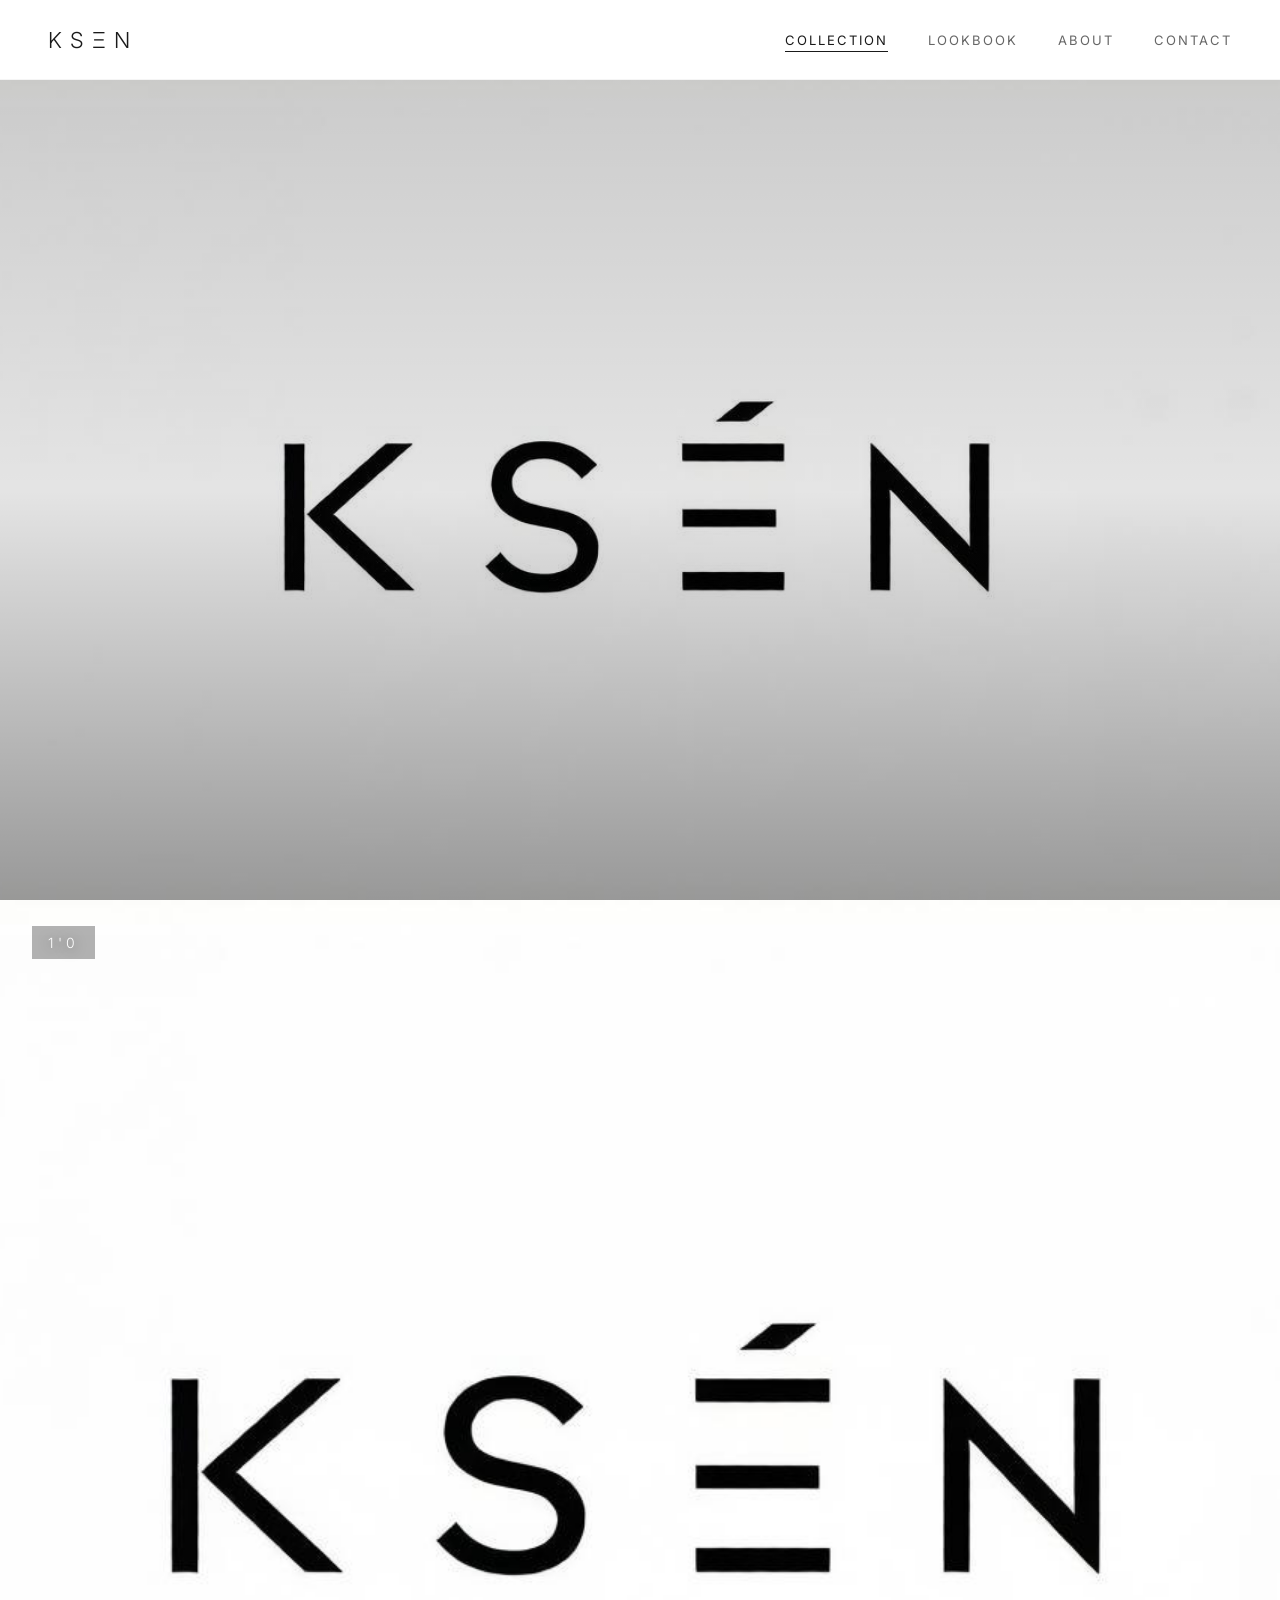
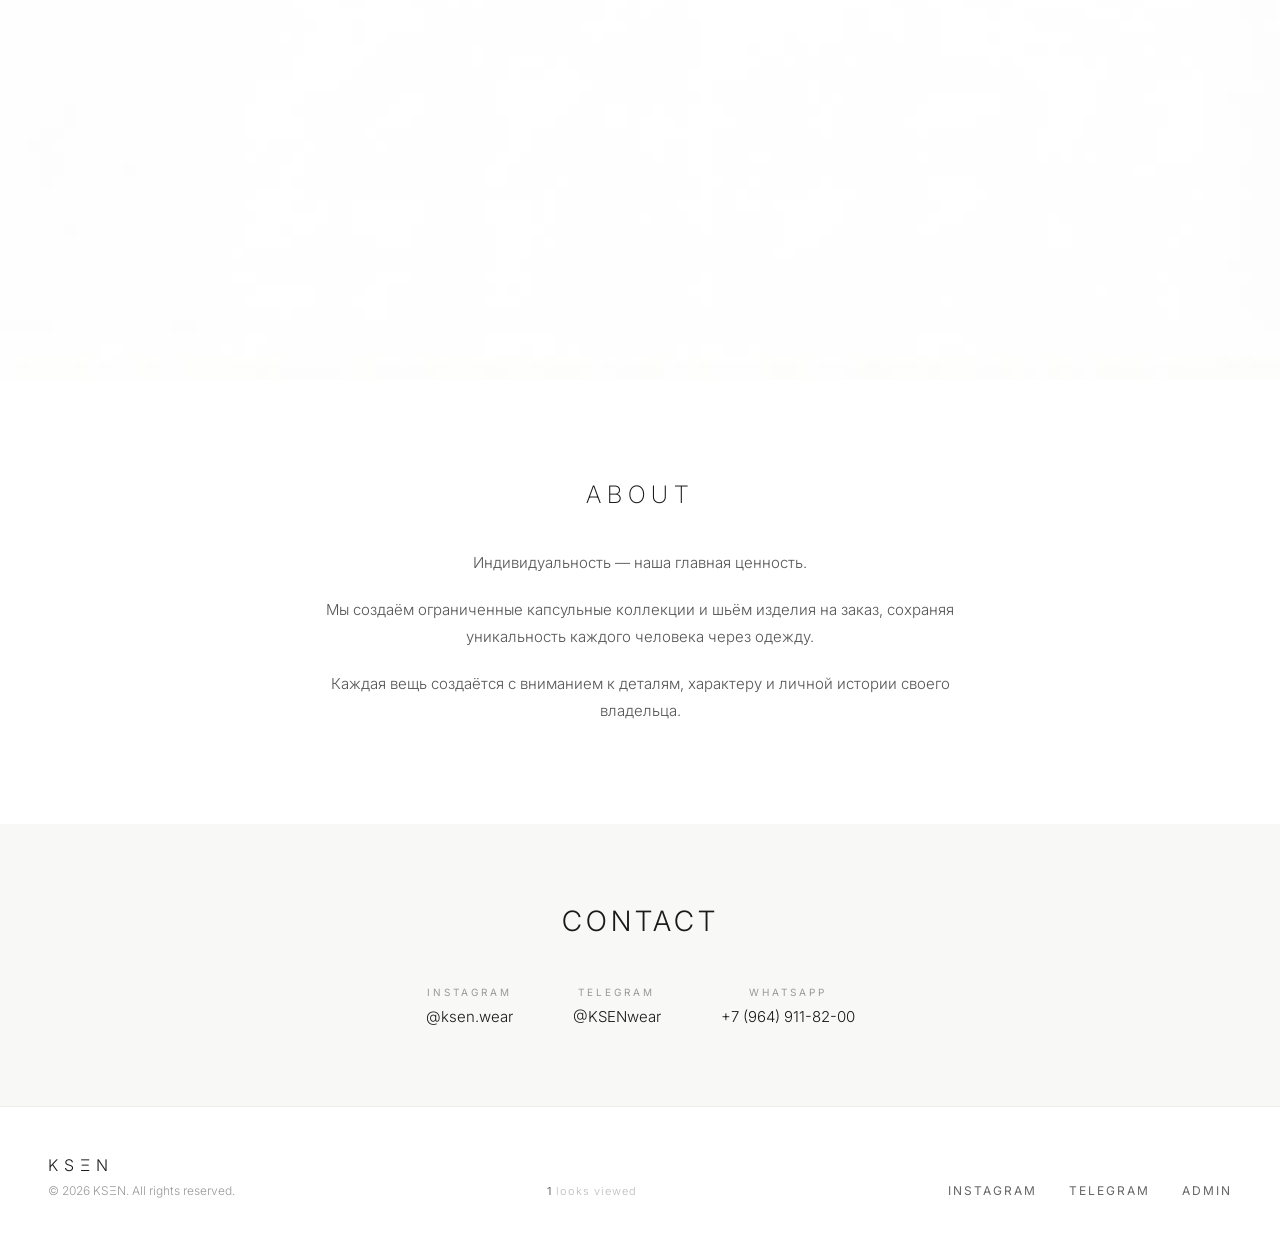
==== commit a0449074: "remove masonry grid photos from index.html" ====
--- a/index.html
+++ b/index.html
@@ -36,33 +36,6 @@
                 <source src="images/cellection2.mp4" type="video/mp4">
             </video>
             <div class="video-hero-overlay"><span>1'0</span></div>
-        </section>
-
-        <section class="masonry-grid">
-            <a href="collection.html?id=0" class="masonry-item masonry-wide reveal">
-                <img src="images/june.jpg" alt="" class="masonry-img">
-            </a>
-            <a href="collection.html?id=1" class="masonry-item masonry-wide reveal">
-                <img src="images/gallery-3.jpg" alt="" class="masonry-img">
-            </a>
-            <a href="collection.html?id=2" class="masonry-item reveal">
-                <img src="images/june1.jpg" alt="" class="masonry-img">
-            </a>
-            <a href="collection.html?id=3" class="masonry-item reveal">
-                <img src="images/July.jpg" alt="" class="masonry-img">
-            </a>
-            <a href="collection.html?id=4" class="masonry-item reveal">
-                <img src="images/July (2).jpg" alt="" class="masonry-img">
-            </a>
-            <a href="collection.html?id=0" class="masonry-item reveal">
-                <img src="images/june3.jpg" alt="" class="masonry-img">
-            </a>
-            <a href="collection.html?id=1" class="masonry-item masonry-wide reveal">
-                <img src="images/june.png" alt="" class="masonry-img">
-            </a>
-            <a href="collection.html?id=2" class="masonry-item masonry-wide reveal">
-                <img src="images/gallery-3.jpg" alt="" class="masonry-img">
-            </a>
         </section>
     </main>
 
--- a/css/style.css
+++ b/css/style.css
@@ -16,6 +16,12 @@
     color: #1a1a1a;
     -webkit-font-smoothing: antialiased;
     overflow-x: hidden;
+    animation: fadeIn 0.8s ease;
+}
+
+@keyframes fadeIn {
+    from { opacity: 0; }
+    to { opacity: 1; }
 }
 
 ::selection {
@@ -296,6 +302,35 @@
     transform: translateY(0);
 }
 
+.reveal-delay-1 { transition-delay: 0.1s; }
+.reveal-delay-2 { transition-delay: 0.2s; }
+.reveal-delay-3 { transition-delay: 0.3s; }
+.reveal-delay-4 { transition-delay: 0.4s; }
+.collection-right-title {
+    animation: slideIn 0.6s ease;
+}
+
+@keyframes slideIn {
+    from { opacity: 0; transform: translateX(-20px); }
+    to { opacity: 1; transform: translateX(0); }
+}
+
+.video-break video {
+    transition: transform 0.8s ease;
+}
+
+.video-break:hover video {
+    transform: scale(1.02);
+}
+
+.video-break-hero video {
+    transition: transform 0.8s ease;
+}
+
+.video-break-hero:hover video {
+    transform: scale(1.02);
+}
+
 /* ── Collection Page ── */
 .collection-page nav {
     background: rgba(0,0,0,0.85);
@@ -394,44 +429,68 @@
     position: relative;
 }
 
-.gallery-grid {
+.horizontal-gallery {
     padding: 0 48px 80px;
-    display: grid;
-    grid-template-columns: repeat(4, 1fr);
+    overflow-x: auto;
+    -webkit-overflow-scrolling: touch;
+    scroll-behavior: auto;
+}
+
+.gallery-arrow {
+    position: absolute;
+    top: 50%;
+    transform: translateY(-50%);
+    z-index: 5;
+    background: rgba(255,255,255,0.9);
+    border: 1px solid #f0efed;
+    width: 44px;
+    height: 44px;
+    display: flex;
+    align-items: center;
+    justify-content: center;
+    font-size: 18px;
+    cursor: pointer;
+    color: #1a1a1a;
+    transition: all 0.3s;
+    user-select: none;
+}
+
+.gallery-arrow:hover {
+    background: #1a1a1a;
+    color: #fff;
+    border-color: #1a1a1a;
+}
+
+.gallery-arrow-left {
+    left: 8px;
+}
+
+.gallery-arrow-right {
+    right: 8px;
+}
+
+.horizontal-gallery::-webkit-scrollbar {
+    display: none;
+}
+
+.gallery-track {
+    display: flex;
     gap: 16px;
-}
-
-.gallery-grid .gallery-item {
-    position: relative;
-    overflow: hidden;
-    grid-row: span 1;
-    grid-column: span 1;
-}
-
-.gallery-grid .gallery-item.size-wide {
-    grid-column: span 2;
-}
-
-.gallery-grid .gallery-item.size-tall {
-    grid-row: span 2;
-}
-
-.gallery-grid .gallery-item.size-big {
-    grid-column: span 2;
-    grid-row: span 2;
-}
-
-.gallery-grid .gallery-img {
-    width: 100%;
-    height: 100%;
-    min-height: 400px;
+    cursor: grab;
+}
+
+.gallery-item {
+    flex-shrink: 0;
+}
+
+.gallery-img {
+    cursor: pointer;
     object-fit: cover;
     display: block;
-    cursor: pointer;
     transition: opacity 0.3s;
 }
 
-.gallery-grid .gallery-img:hover {
+.gallery-img:hover {
     opacity: 0.85;
 }
 
@@ -834,21 +893,12 @@
         padding: 8px 24px 6px;
     }
 
-    .gallery-grid {
+    .gallery-section .horizontal-gallery {
         padding: 0 24px 60px;
-        grid-template-columns: 1fr;
-        gap: 12px;
-    }
-
-    .gallery-grid .gallery-item.size-wide,
-    .gallery-grid .gallery-item.size-tall,
-    .gallery-grid .gallery-item.size-big {
-        grid-column: span 1;
-        grid-row: span 1;
-    }
-
-    .gallery-grid .gallery-img {
-        min-height: 300px;
+    }
+
+    .gallery-arrow {
+        display: none;
     }
 
     .collection-nav {
@@ -863,7 +913,7 @@
     }
 
     .video-break-hero {
-        height: 40vh;
+        height: 60vh;
     }
 
     .video-break {
@@ -1004,13 +1054,9 @@
         padding: 20px 16px 4px;
     }
 
-    .gallery-grid {
-        padding: 0 12px 40px;
-        gap: 8px;
-    }
-
-    .gallery-grid .gallery-img {
-        min-height: 260px;
+    .gallery-item .gallery-img {
+        min-width: 280px !important;
+        height: 420px !important;
     }
 
     .collection-nav {
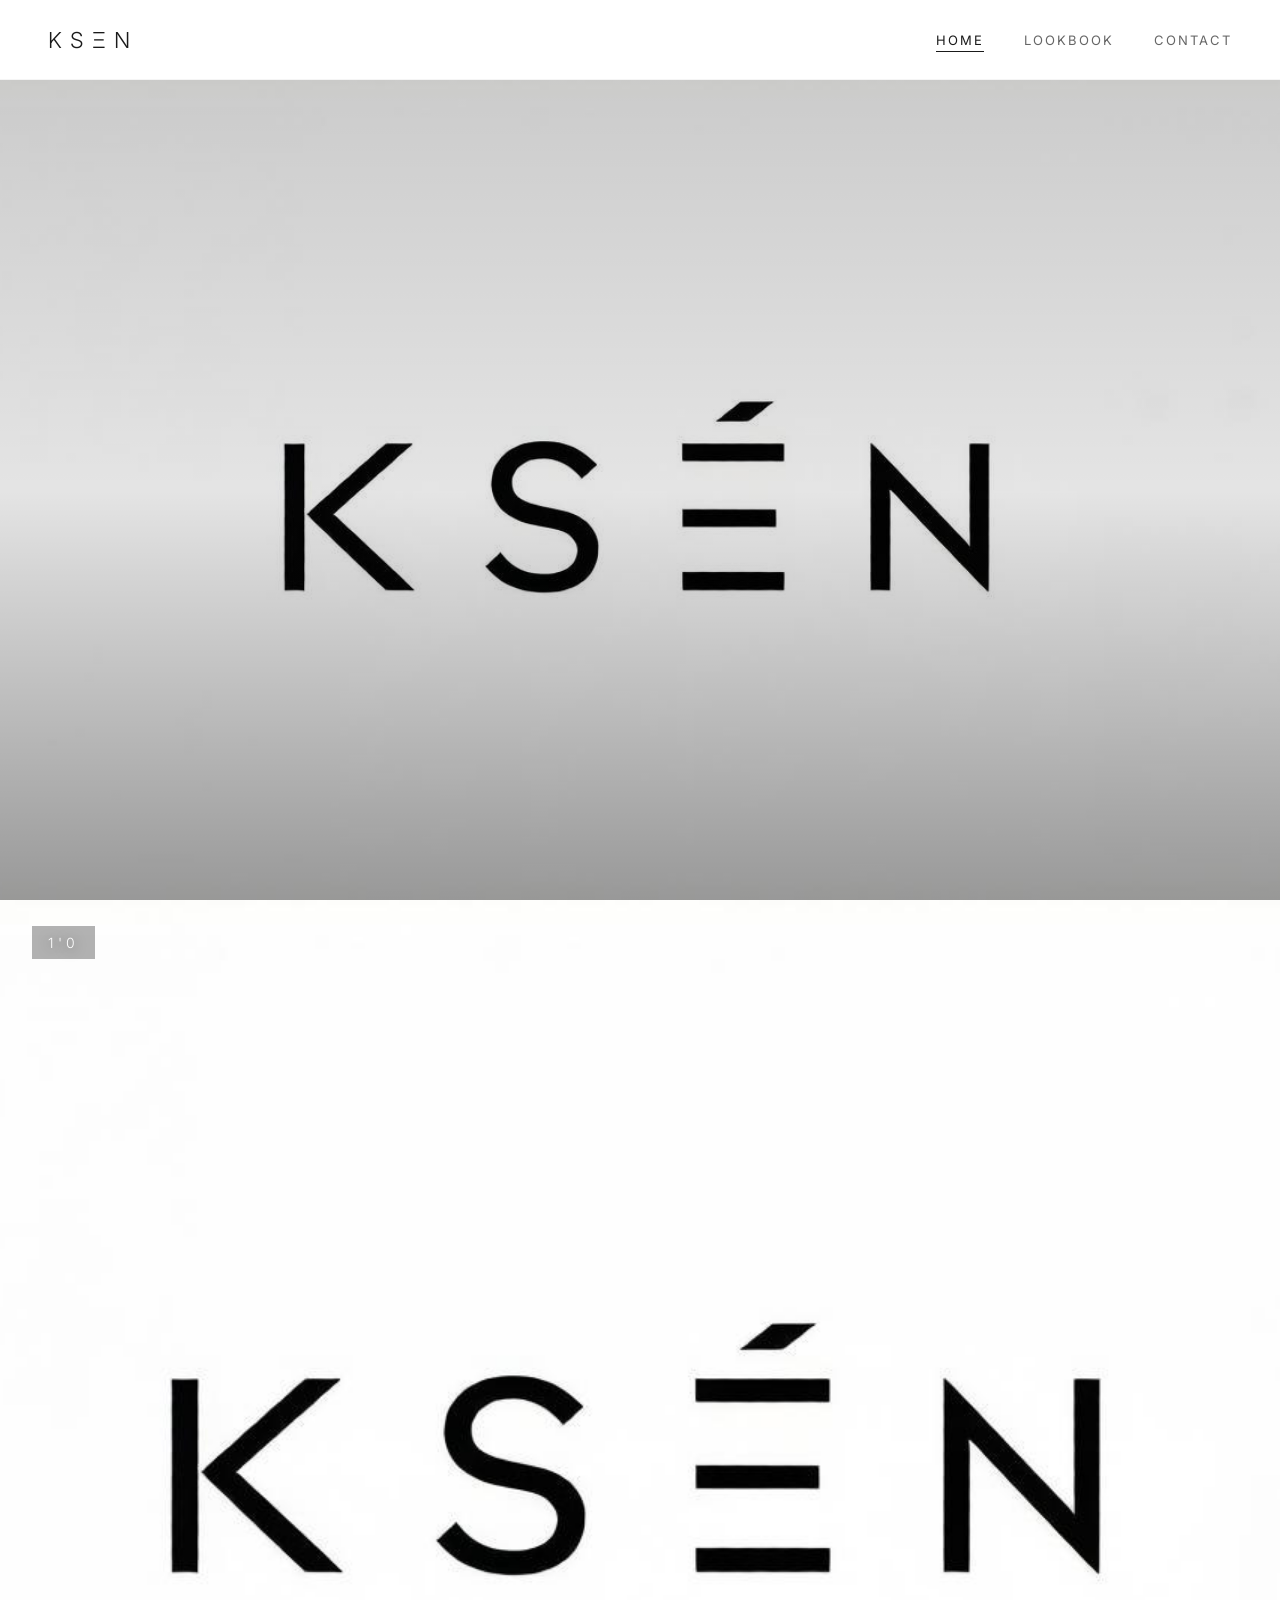
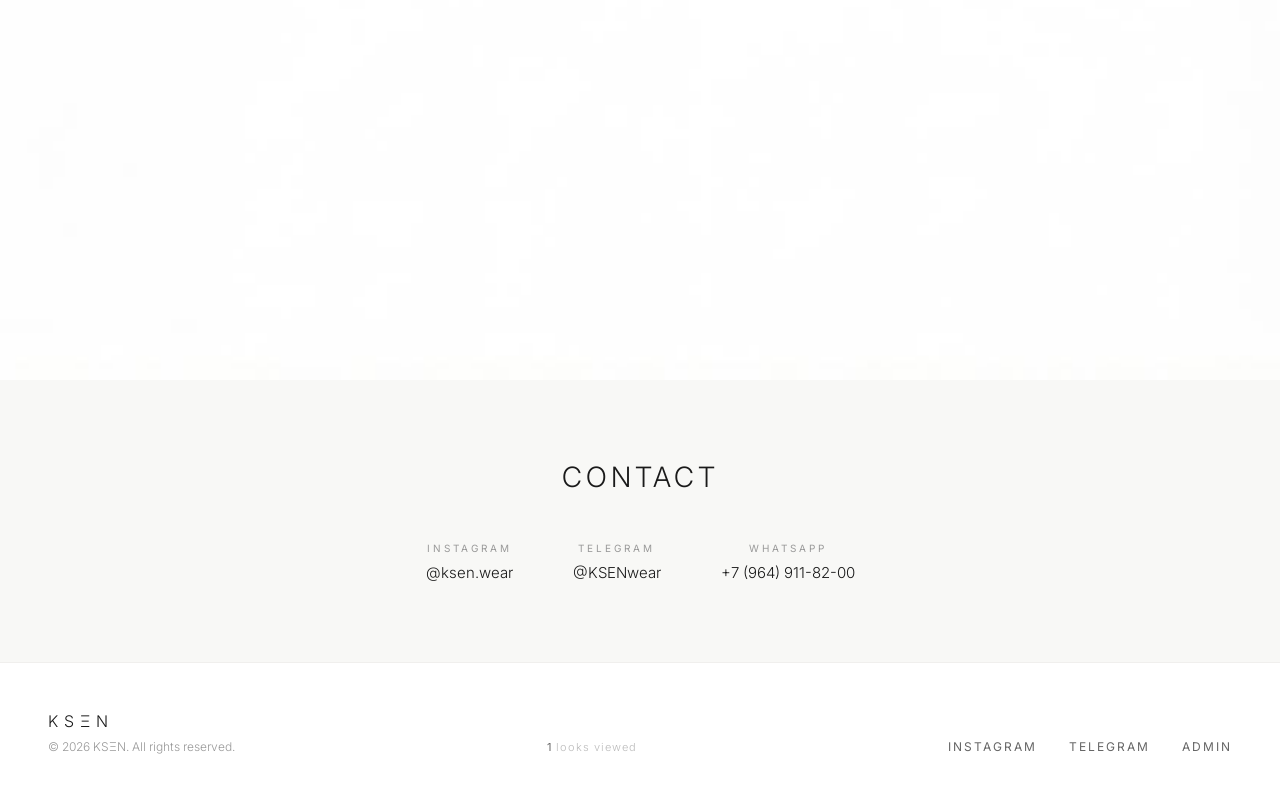
==== commit 51d13526: "remove Collection section + About from nav and pages" ====
--- a/index.html
+++ b/index.html
@@ -12,9 +12,8 @@
         <div class="nav-container">
             <a href="index.html" class="logo">KS<span class="logo-xi">Ξ</span>N</a>
             <div class="nav-links">
-                <a href="index.html" class="active">Collection</a>
+                <a href="index.html" class="active">Home</a>
                 <a href="collection.html">Lookbook</a>
-                    <a href="#about">About</a>
                 <a href="#contact">Contact</a>
             </div>
             <div class="menu-toggle">
@@ -38,17 +37,6 @@
             <div class="video-hero-overlay"><span>1'0</span></div>
         </section>
     </main>
-
-    <section class="brand-section" id="about">
-        <div class="brand-inner">
-            <h2>About</h2>
-            <div class="brand-text">
-                <p>Индивидуальность — наша главная ценность.</p>
-                <p>Мы создаём ограниченные капсульные коллекции и шьём изделия на заказ, сохраняя уникальность каждого человека через одежду.</p>
-                <p>Каждая вещь создаётся с вниманием к деталям, характеру и личной истории своего владельца.</p>
-            </div>
-        </div>
-    </section>
 
     <section class="contact-section" id="contact">
         <div class="contact-inner">
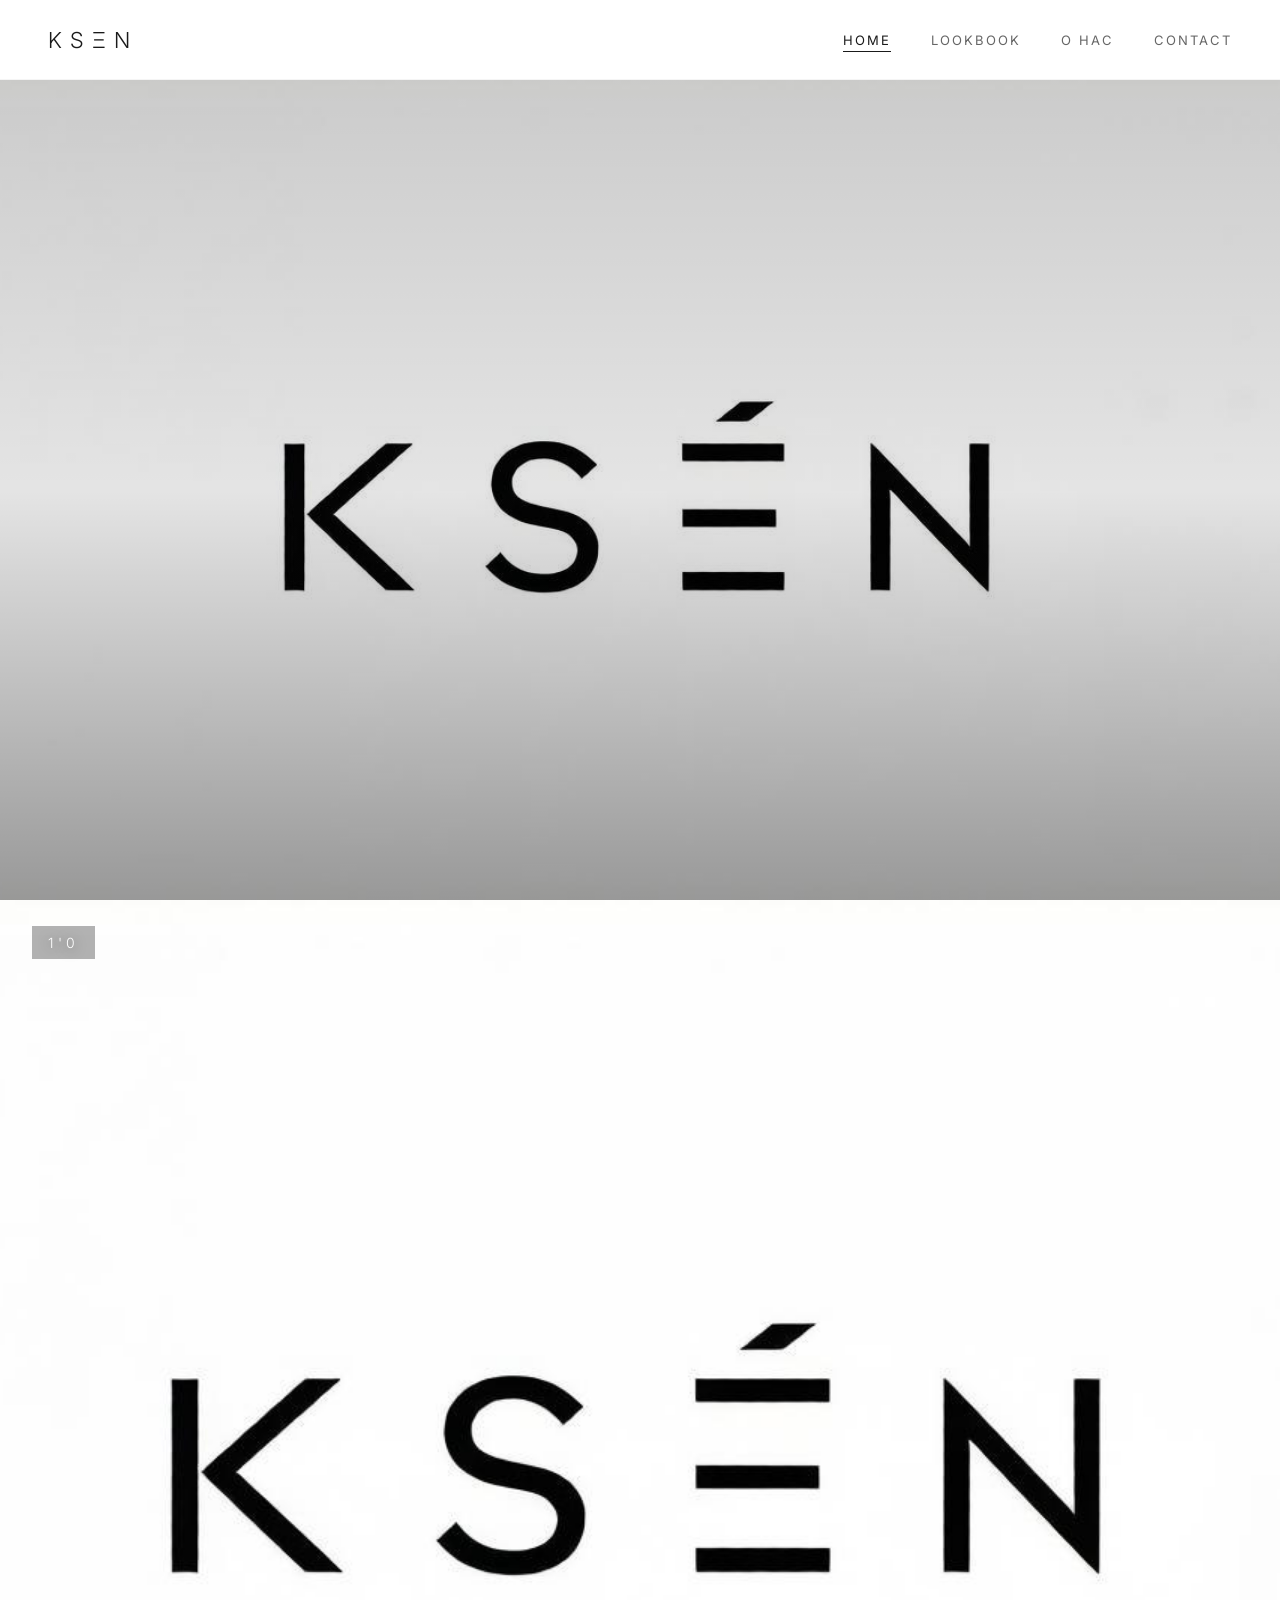
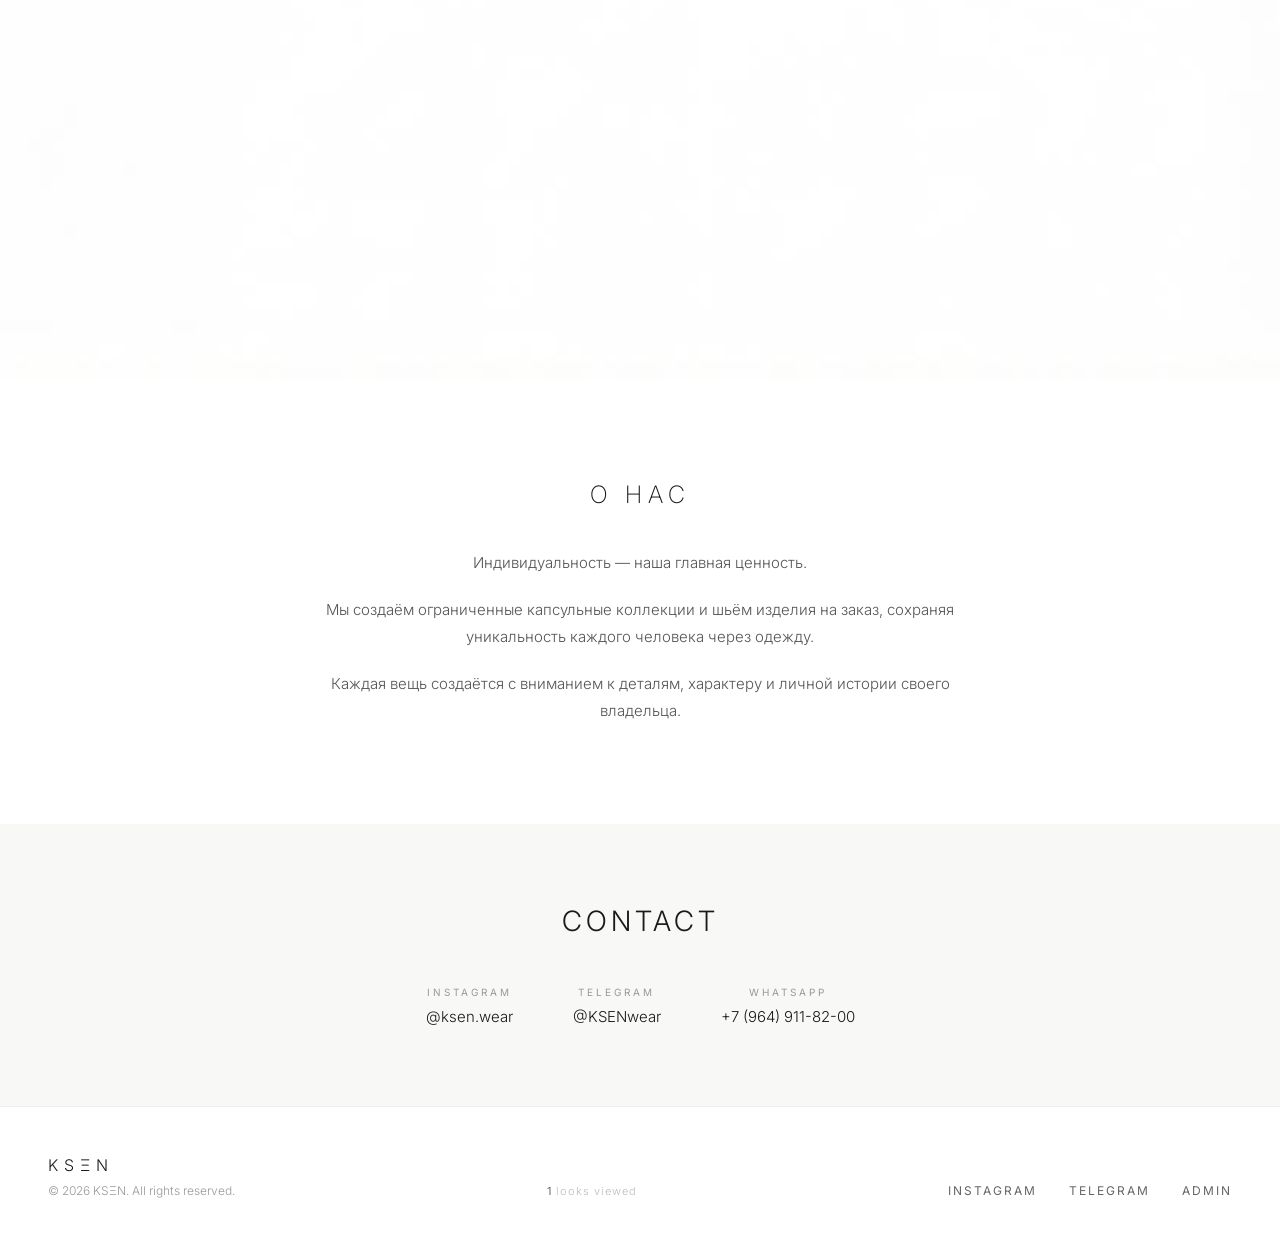
==== commit 64d11e37: "add О нас section back, restore nav links" ====
--- a/index.html
+++ b/index.html
@@ -14,6 +14,7 @@
             <div class="nav-links">
                 <a href="index.html" class="active">Home</a>
                 <a href="collection.html">Lookbook</a>
+                <a href="#about">О нас</a>
                 <a href="#contact">Contact</a>
             </div>
             <div class="menu-toggle">
@@ -37,6 +38,17 @@
             <div class="video-hero-overlay"><span>1'0</span></div>
         </section>
     </main>
+
+    <section class="brand-section" id="about">
+        <div class="brand-inner">
+            <h2>О нас</h2>
+            <div class="brand-text">
+                <p>Индивидуальность — наша главная ценность.</p>
+                <p>Мы создаём ограниченные капсульные коллекции и шьём изделия на заказ, сохраняя уникальность каждого человека через одежду.</p>
+                <p>Каждая вещь создаётся с вниманием к деталям, характеру и личной истории своего владельца.</p>
+            </div>
+        </div>
+    </section>
 
     <section class="contact-section" id="contact">
         <div class="contact-inner">
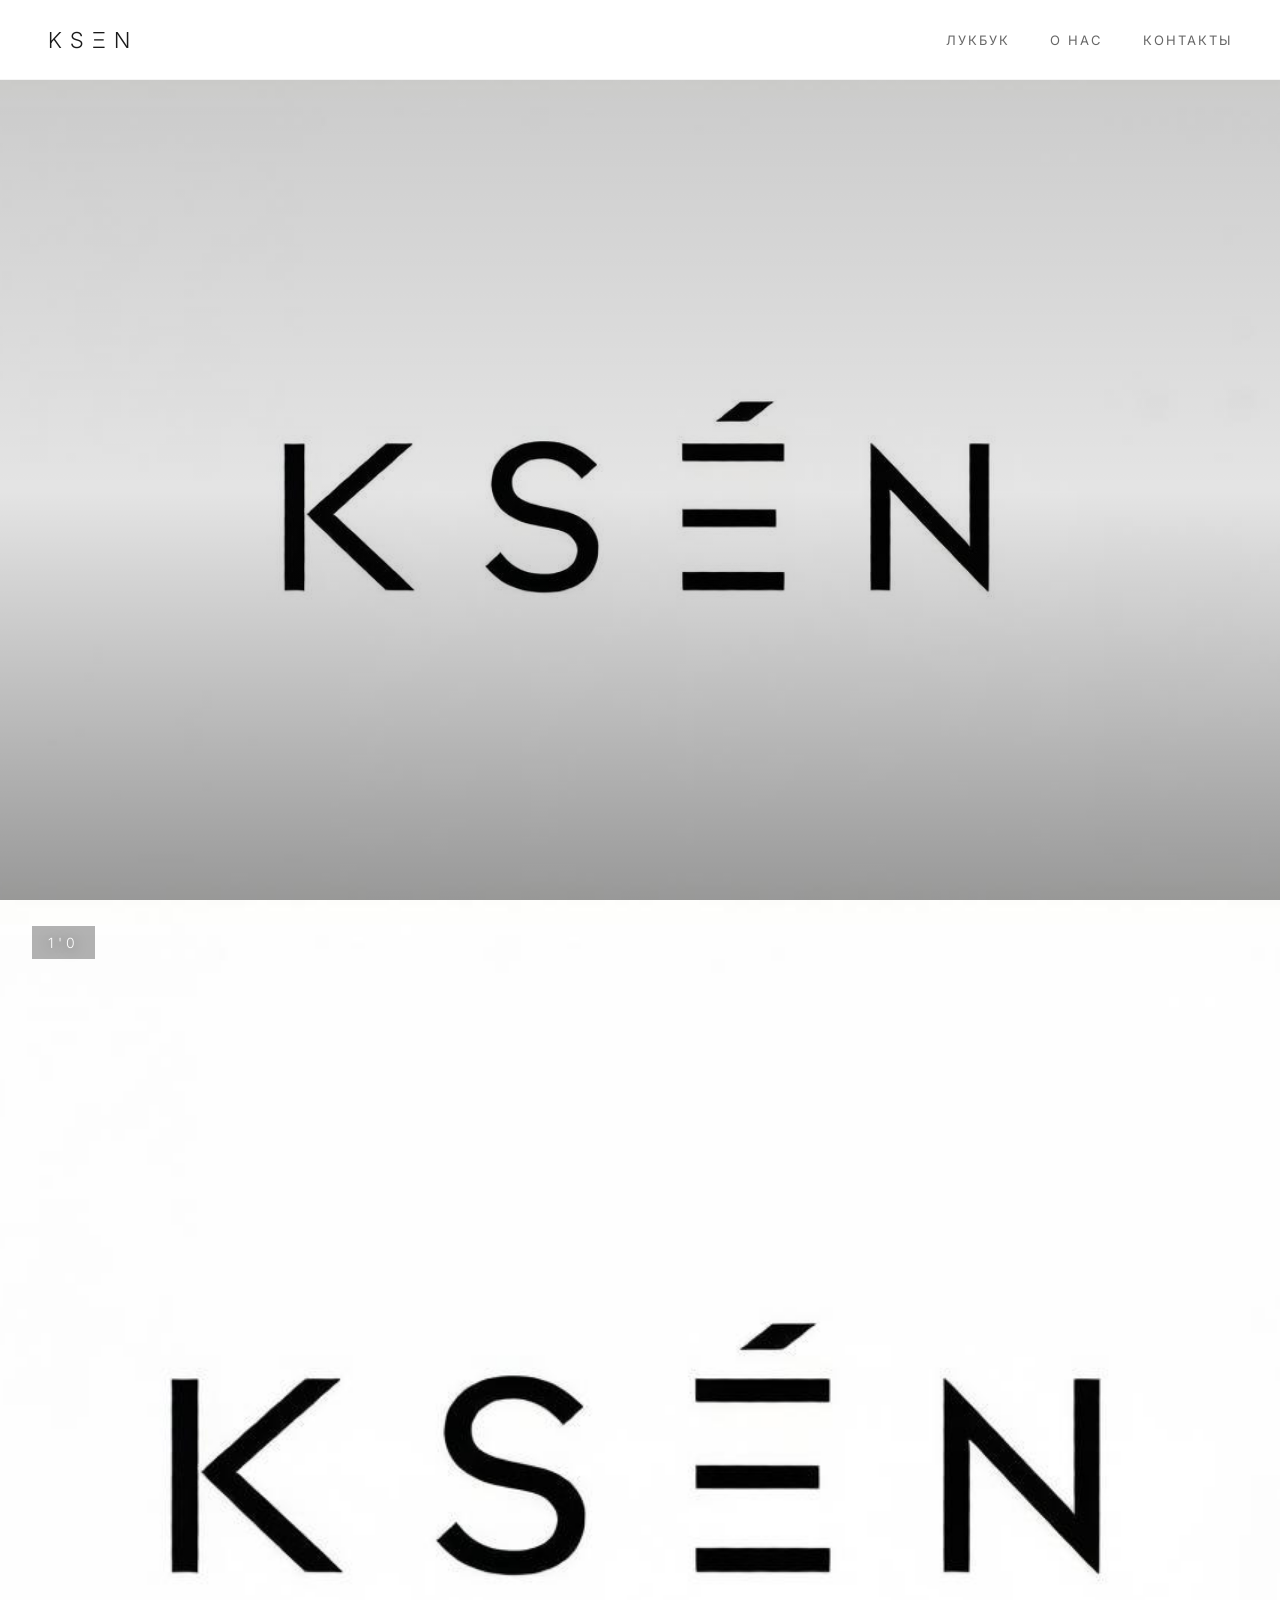
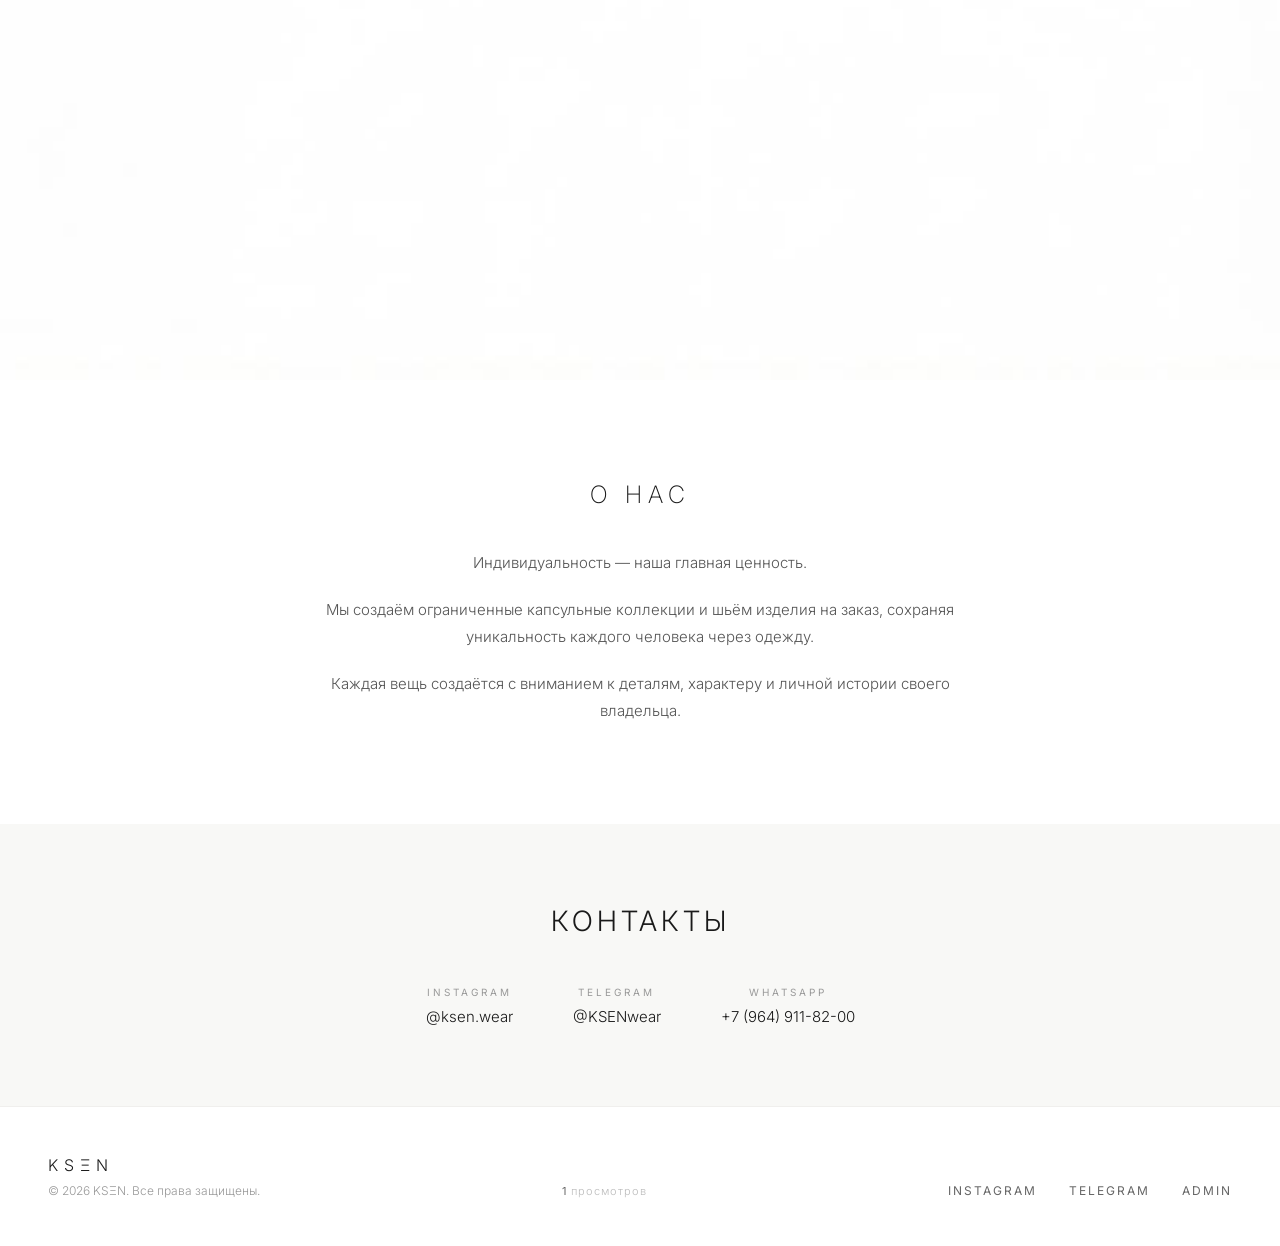
==== commit 4d23dd77: "translate site to Russian: Лукбук, Контакты, О нас" ====
--- a/index.html
+++ b/index.html
@@ -3,19 +3,18 @@
 <head>
     <meta charset="UTF-8">
     <meta name="viewport" content="width=device-width, initial-scale=1.0">
-    <title>KSΞN — SS26 Lookbook</title>
+    <title>KSΞN — Лукбук SS26</title>
     <link rel="stylesheet" href="css/style.css">
 </head>
 <body>
 
     <nav>
         <div class="nav-container">
-            <a href="index.html" class="logo">KS<span class="logo-xi">Ξ</span>N</a>
+            <a href="collection.html" class="logo">KS<span class="logo-xi">Ξ</span>N</a>
             <div class="nav-links">
-                <a href="index.html" class="active">Home</a>
-                <a href="collection.html">Lookbook</a>
+                <a href="collection.html">Лукбук</a>
                 <a href="#about">О нас</a>
-                <a href="#contact">Contact</a>
+                <a href="#contact">Контакты</a>
             </div>
             <div class="menu-toggle">
                 <span></span>
@@ -52,7 +51,7 @@
 
     <section class="contact-section" id="contact">
         <div class="contact-inner">
-            <h2>Contact</h2>
+            <h2>Контакты</h2>
             <div class="contact-grid">
                 <div class="contact-item">
                     <h4>Instagram</h4>
@@ -74,10 +73,10 @@
         <div class="footer-container">
             <div class="footer-brand">
                 <h3>KSΞN</h3>
-                <p>&copy; 2026 KSΞN. All rights reserved.</p>
+                <p>&copy; 2026 KSΞN. Все права защищены.</p>
             </div>
             <div class="footer-counter">
-                <span id="visit-counter">0</span> looks viewed
+                <span id="visit-counter">0</span> просмотров
             </div>
             <div class="footer-links">
                 <a href="https://www.instagram.com/ksen.wear" target="_blank">Instagram</a>
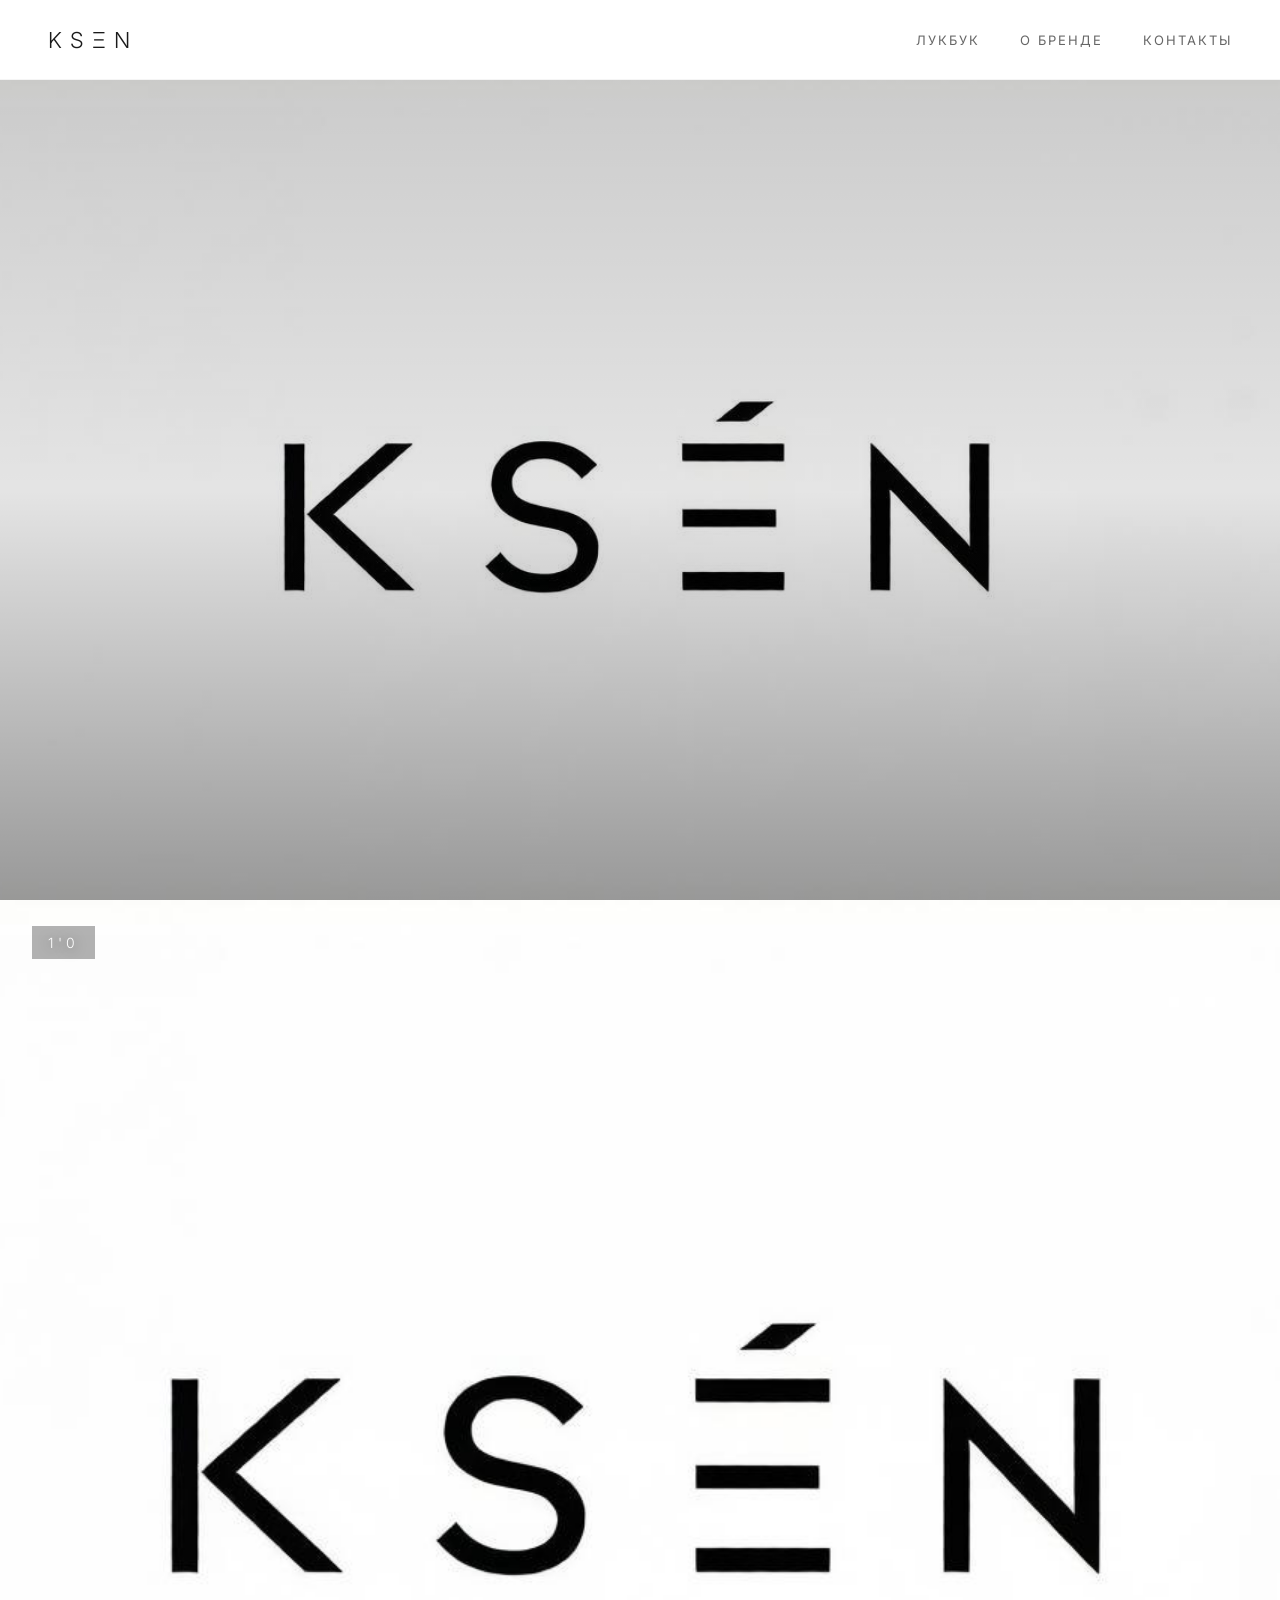
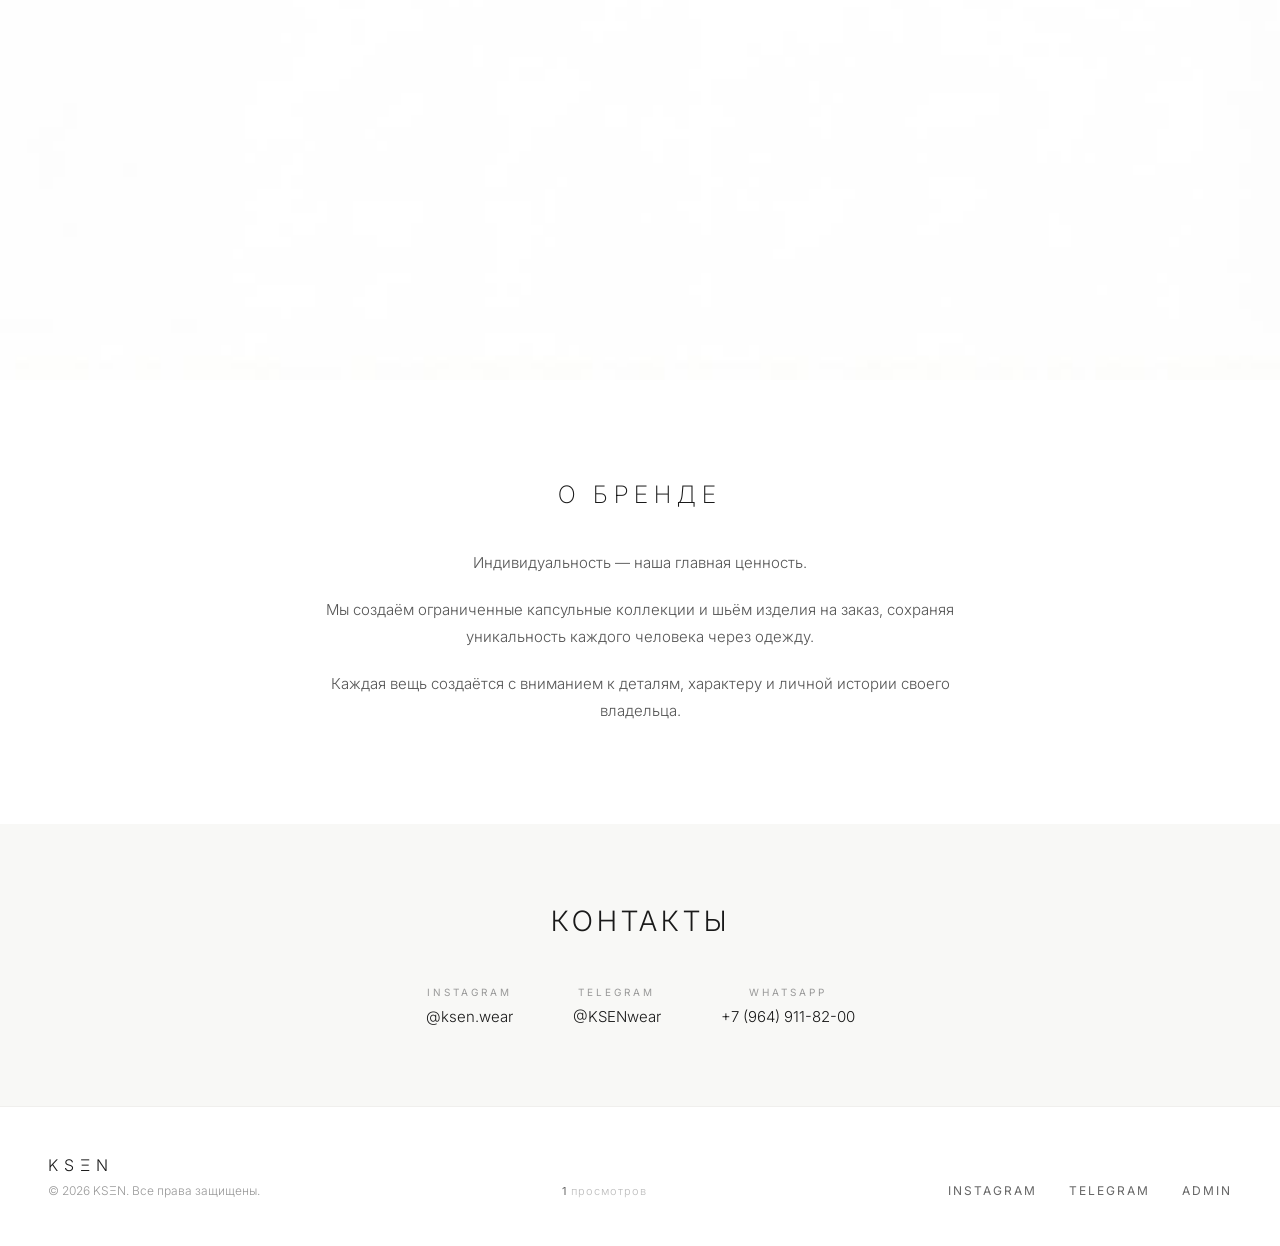
==== commit c17949e5: "add collection.mp4 between 0'9 and 1'0, О бренде, remove poster" ====
--- a/index.html
+++ b/index.html
@@ -13,7 +13,7 @@
             <a href="collection.html" class="logo">KS<span class="logo-xi">Ξ</span>N</a>
             <div class="nav-links">
                 <a href="collection.html">Лукбук</a>
-                <a href="#about">О нас</a>
+                <a href="#about">О бренде</a>
                 <a href="#contact">Контакты</a>
             </div>
             <div class="menu-toggle">
@@ -40,7 +40,7 @@
 
     <section class="brand-section" id="about">
         <div class="brand-inner">
-            <h2>О нас</h2>
+            <h2>О бренде</h2>
             <div class="brand-text">
                 <p>Индивидуальность — наша главная ценность.</p>
                 <p>Мы создаём ограниченные капсульные коллекции и шьём изделия на заказ, сохраняя уникальность каждого человека через одежду.</p>
